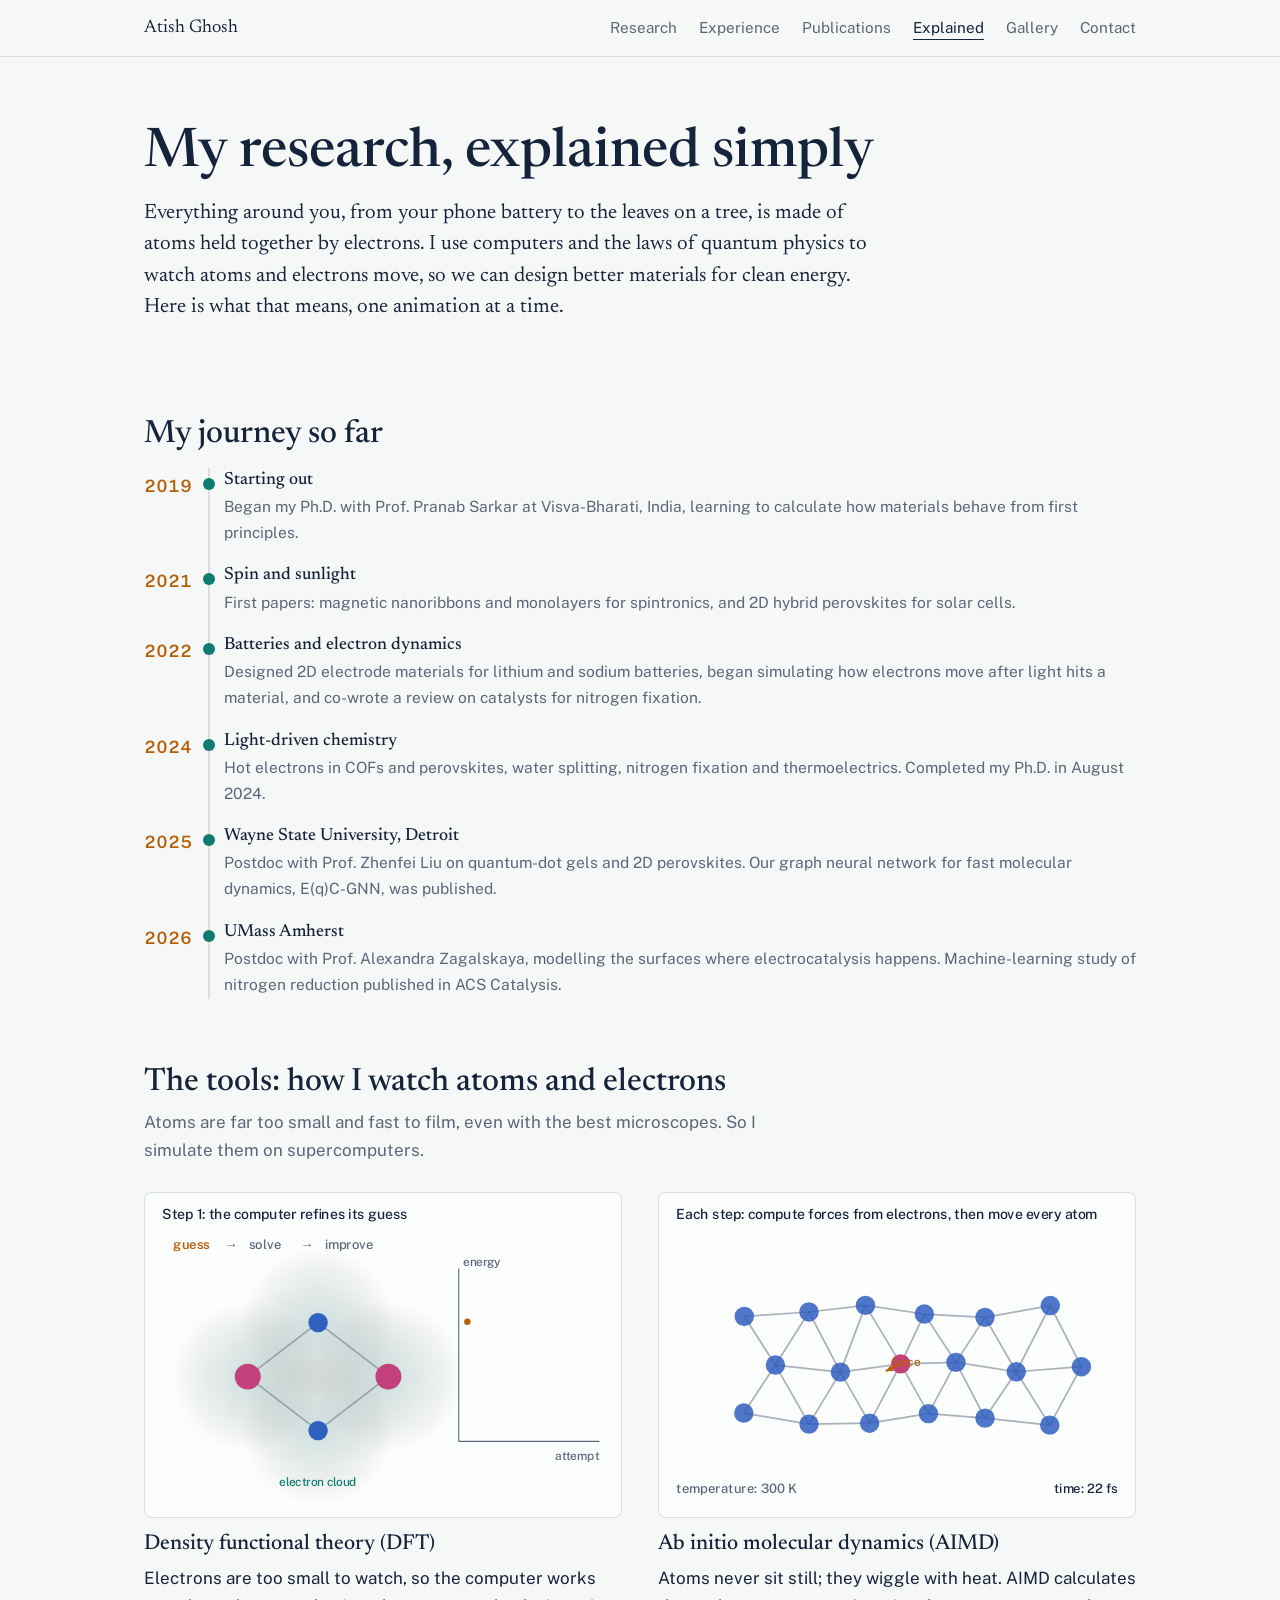
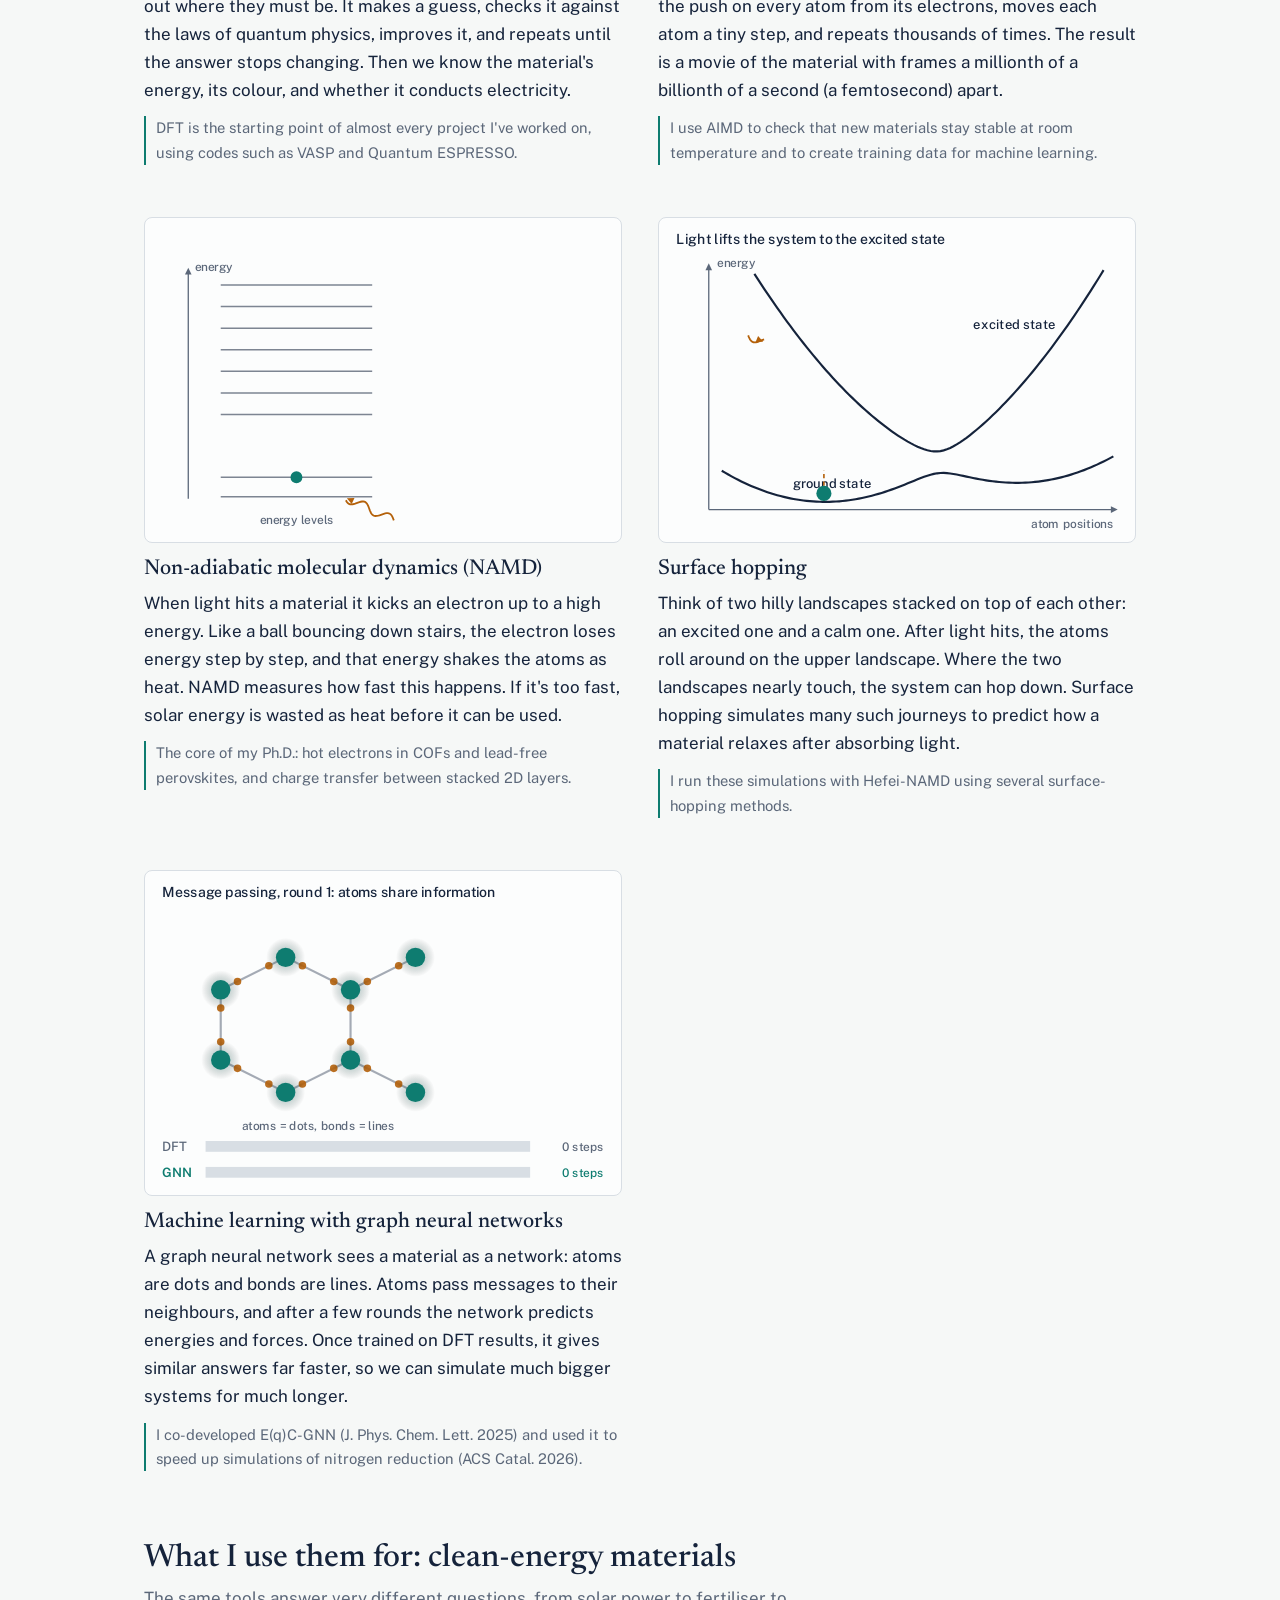
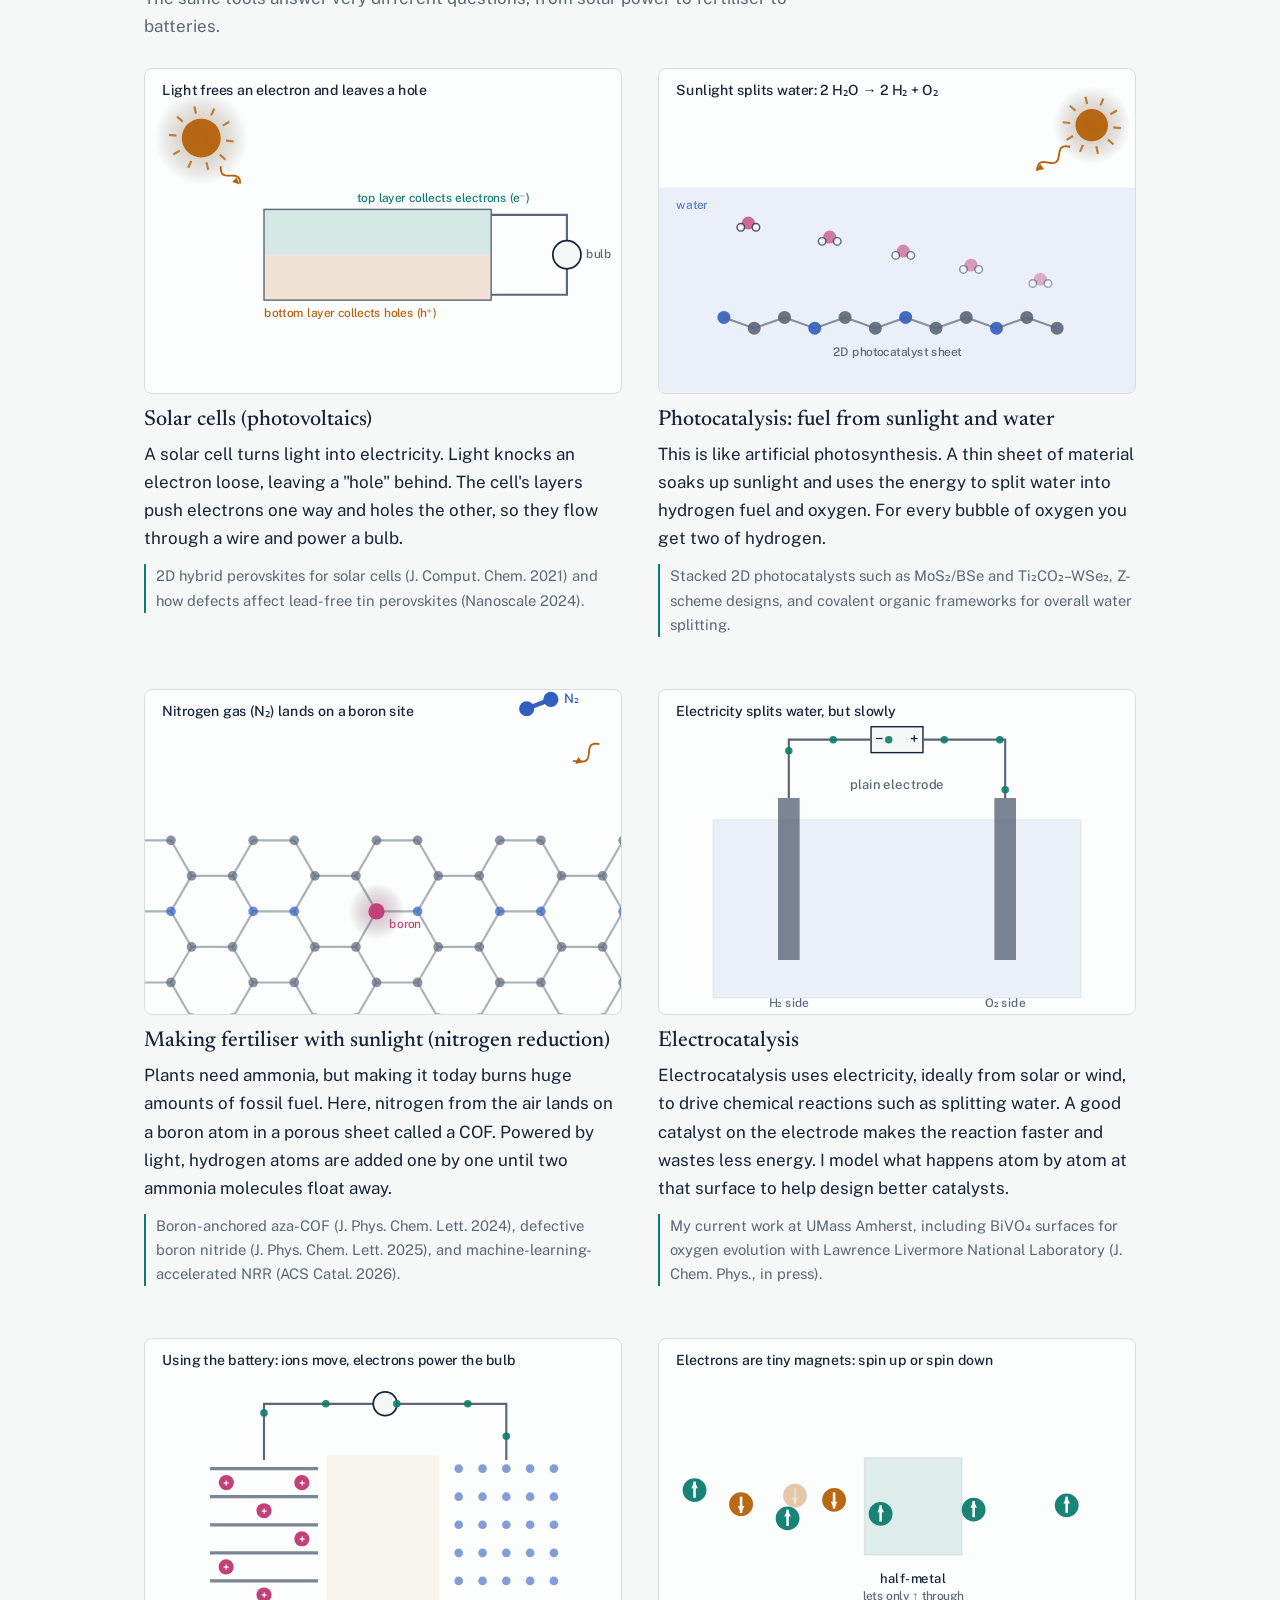
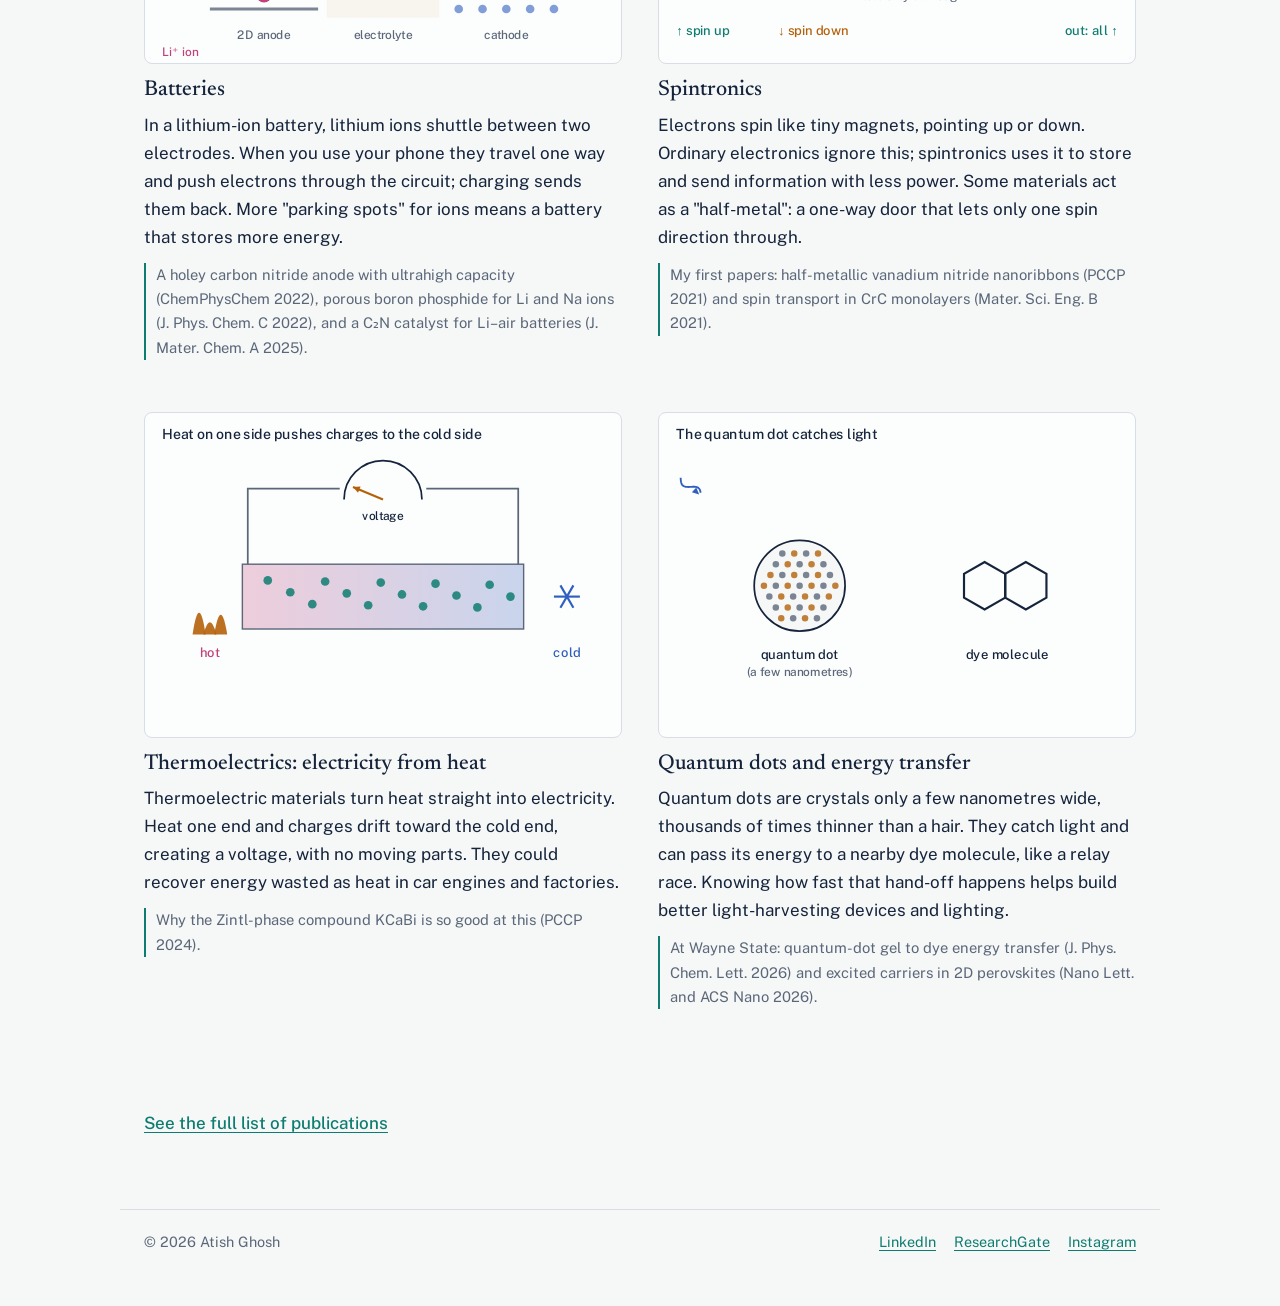
==== explained.html @ 7652e3b1 "Add files via upload" ====
<!DOCTYPE html>
<html lang="en">
<head>
  <meta charset="UTF-8">
  <meta name="viewport" content="width=device-width, initial-scale=1">
  <title>Research explained | Atish Ghosh</title>
  <meta name="description" content="Atish Ghosh's research on clean-energy materials, explained simply with animations.">
  <link rel="icon" href="assets/profile.png">
  <link rel="preconnect" href="https://fonts.googleapis.com">
  <link rel="preconnect" href="https://fonts.gstatic.com" crossorigin>
  <link href="https://fonts.googleapis.com/css2?family=Newsreader:opsz,wght@6..72,400;6..72,500;6..72,600&family=Public+Sans:wght@400;500;600&display=swap" rel="stylesheet">
  <link rel="stylesheet" href="style.css">
</head>
<body class="ex-page">

<header class="topbar">
  <nav class="wrap nav">
    <a class="nav-name" href="index.html">Atish Ghosh</a>
    <div class="nav-links">
      <a href="index.html#research">Research</a>
      <a href="index.html#experience">Experience</a>
      <a href="index.html#publications">Publications</a>
      <a href="explained.html" aria-current="page">Explained</a>
      <a href="gallery.html">Gallery</a>
      <a href="index.html#contact">Contact</a>
    </div>
  </nav>
</header>

<main class="wrap">

  <section class="ex-hero">
    <h1 class="page-title">My research, explained simply</h1>
    <p class="lede">Everything around you, from your phone battery to the leaves on a tree, is made of atoms held together by electrons. I use computers and the laws of quantum physics to watch atoms and electrons move, so we can design better materials for clean energy. Here is what that means, one animation at a time.</p>
  </section>

  <!-- ============ CAREER JOURNEY ============ -->
  <!-- EDIT: copy one <li> ... </li> block to add a new chapter -->
  <section class="ex-group">
    <h2>My journey so far</h2>
    <ol class="journey">
      <li><span class="yr">2019</span><div><h3>Starting out</h3><p>Began my Ph.D. with Prof. Pranab Sarkar at Visva-Bharati, India, learning to calculate how materials behave from first principles.</p></div></li>
      <li><span class="yr">2021</span><div><h3>Spin and sunlight</h3><p>First papers: magnetic nanoribbons and monolayers for spintronics, and 2D hybrid perovskites for solar cells.</p></div></li>
      <li><span class="yr">2022</span><div><h3>Batteries and electron dynamics</h3><p>Designed 2D electrode materials for lithium and sodium batteries, began simulating how electrons move after light hits a material, and co-wrote a review on catalysts for nitrogen fixation.</p></div></li>
      <li><span class="yr">2024</span><div><h3>Light-driven chemistry</h3><p>Hot electrons in COFs and perovskites, water splitting, nitrogen fixation and thermoelectrics. Completed my Ph.D. in August 2024.</p></div></li>
      <li><span class="yr">2025</span><div><h3>Wayne State University, Detroit</h3><p>Postdoc with Prof. Zhenfei Liu on quantum-dot gels and 2D perovskites. Our graph neural network for fast molecular dynamics, E(q)C-GNN, was published.</p></div></li>
      <li><span class="yr">2026</span><div><h3>UMass Amherst</h3><p>Postdoc with Prof. Alexandra Zagalskaya, modelling the surfaces where electrocatalysis happens. Machine-learning study of nitrogen reduction published in ACS Catalysis.</p></div></li>
    </ol>
  </section>

  <!-- ============ TOOLS ============ -->
  <!--
    EDIT: each animation is one <article class="ex-card"> block.
    The data-anim="..." value picks the animation:
    dft, aimd, namd, hop, gnn, pv, water, nrr, electro, spin, battery, thermo, qd
  -->
  <section class="ex-group">
    <h2>The tools: how I watch atoms and electrons</h2>
    <p class="intro">Atoms are far too small and fast to film, even with the best microscopes. So I simulate them on supercomputers.</p>
    <div class="ex-grid">
      <article class="ex-card">
        <canvas class="anim" data-anim="dft" role="img" aria-label="Animation of density functional theory converging"></canvas>
        <h3>Density functional theory (DFT)</h3>
        <p>Electrons are too small to watch, so the computer works out where they must be. It makes a guess, checks it against the laws of quantum physics, improves it, and repeats until the answer stops changing. Then we know the material's energy, its colour, and whether it conducts electricity.</p>
        <p class="mine">DFT is the starting point of almost every project I've worked on, using codes such as VASP and Quantum ESPRESSO.</p>
      </article>
      <article class="ex-card">
        <canvas class="anim" data-anim="aimd" role="img" aria-label="Animation of atoms vibrating in molecular dynamics"></canvas>
        <h3>Ab initio molecular dynamics (AIMD)</h3>
        <p>Atoms never sit still; they wiggle with heat. AIMD calculates the push on every atom from its electrons, moves each atom a tiny step, and repeats thousands of times. The result is a movie of the material with frames a millionth of a billionth of a second (a femtosecond) apart.</p>
        <p class="mine">I use AIMD to check that new materials stay stable at room temperature and to create training data for machine learning.</p>
      </article>
      <article class="ex-card">
        <canvas class="anim" data-anim="namd" role="img" aria-label="Animation of an excited electron stepping down energy levels"></canvas>
        <h3>Non-adiabatic molecular dynamics (NAMD)</h3>
        <p>When light hits a material it kicks an electron up to a high energy. Like a ball bouncing down stairs, the electron loses energy step by step, and that energy shakes the atoms as heat. NAMD measures how fast this happens. If it's too fast, solar energy is wasted as heat before it can be used.</p>
        <p class="mine">The core of my Ph.D.: hot electrons in COFs and lead-free perovskites, and charge transfer between stacked 2D layers.</p>
      </article>
      <article class="ex-card">
        <canvas class="anim" data-anim="hop" role="img" aria-label="Animation of surface hopping between two energy surfaces"></canvas>
        <h3>Surface hopping</h3>
        <p>Think of two hilly landscapes stacked on top of each other: an excited one and a calm one. After light hits, the atoms roll around on the upper landscape. Where the two landscapes nearly touch, the system can hop down. Surface hopping simulates many such journeys to predict how a material relaxes after absorbing light.</p>
        <p class="mine">I run these simulations with Hefei-NAMD using several surface-hopping methods.</p>
      </article>
      <article class="ex-card">
        <canvas class="anim" data-anim="gnn" role="img" aria-label="Animation of a graph neural network passing messages between atoms"></canvas>
        <h3>Machine learning with graph neural networks</h3>
        <p>A graph neural network sees a material as a network: atoms are dots and bonds are lines. Atoms pass messages to their neighbours, and after a few rounds the network predicts energies and forces. Once trained on DFT results, it gives similar answers far faster, so we can simulate much bigger systems for much longer.</p>
        <p class="mine">I co-developed E(q)C-GNN (J. Phys. Chem. Lett. 2025) and used it to speed up simulations of nitrogen reduction (ACS Catal. 2026).</p>
      </article>
    </div>
  </section>

  <!-- ============ APPLICATIONS ============ -->
  <section class="ex-group">
    <h2>What I use them for: clean-energy materials</h2>
    <p class="intro">The same tools answer very different questions, from solar power to fertiliser to batteries.</p>
    <div class="ex-grid">
      <article class="ex-card">
        <canvas class="anim" data-anim="pv" role="img" aria-label="Animation of a solar cell powering a bulb"></canvas>
        <h3>Solar cells (photovoltaics)</h3>
        <p>A solar cell turns light into electricity. Light knocks an electron loose, leaving a "hole" behind. The cell's layers push electrons one way and holes the other, so they flow through a wire and power a bulb.</p>
        <p class="mine">2D hybrid perovskites for solar cells (J. Comput. Chem. 2021) and how defects affect lead-free tin perovskites (Nanoscale 2024).</p>
      </article>
      <article class="ex-card">
        <canvas class="anim" data-anim="water" role="img" aria-label="Animation of sunlight splitting water into hydrogen and oxygen"></canvas>
        <h3>Photocatalysis: fuel from sunlight and water</h3>
        <p>This is like artificial photosynthesis. A thin sheet of material soaks up sunlight and uses the energy to split water into hydrogen fuel and oxygen. For every bubble of oxygen you get two of hydrogen.</p>
        <p class="mine">Stacked 2D photocatalysts such as MoS₂/BSe and Ti₂CO₂–WSe₂, Z-scheme designs, and covalent organic frameworks for overall water splitting.</p>
      </article>
      <article class="ex-card">
        <canvas class="anim" data-anim="nrr" role="img" aria-label="Animation of nitrogen turning into ammonia on a COF"></canvas>
        <h3>Making fertiliser with sunlight (nitrogen reduction)</h3>
        <p>Plants need ammonia, but making it today burns huge amounts of fossil fuel. Here, nitrogen from the air lands on a boron atom in a porous sheet called a COF. Powered by light, hydrogen atoms are added one by one until two ammonia molecules float away.</p>
        <p class="mine">Boron-anchored aza-COF (J. Phys. Chem. Lett. 2024), defective boron nitride (J. Phys. Chem. Lett. 2025), and machine-learning-accelerated NRR (ACS Catal. 2026).</p>
      </article>
      <article class="ex-card">
        <canvas class="anim" data-anim="electro" role="img" aria-label="Animation of water electrolysis with and without a catalyst"></canvas>
        <h3>Electrocatalysis</h3>
        <p>Electrocatalysis uses electricity, ideally from solar or wind, to drive chemical reactions such as splitting water. A good catalyst on the electrode makes the reaction faster and wastes less energy. I model what happens atom by atom at that surface to help design better catalysts.</p>
        <p class="mine">My current work at UMass Amherst, including BiVO₄ surfaces for oxygen evolution with Lawrence Livermore National Laboratory (J. Chem. Phys., in press).</p>
      </article>
      <article class="ex-card">
        <canvas class="anim" data-anim="battery" role="img" aria-label="Animation of lithium ions moving in a battery"></canvas>
        <h3>Batteries</h3>
        <p>In a lithium-ion battery, lithium ions shuttle between two electrodes. When you use your phone they travel one way and push electrons through the circuit; charging sends them back. More "parking spots" for ions means a battery that stores more energy.</p>
        <p class="mine">A holey carbon nitride anode with ultrahigh capacity (ChemPhysChem 2022), porous boron phosphide for Li and Na ions (J. Phys. Chem. C 2022), and a C₂N catalyst for Li–air batteries (J. Mater. Chem. A 2025).</p>
      </article>
      <article class="ex-card">
        <canvas class="anim" data-anim="spin" role="img" aria-label="Animation of spin-up electrons passing a half-metal"></canvas>
        <h3>Spintronics</h3>
        <p>Electrons spin like tiny magnets, pointing up or down. Ordinary electronics ignore this; spintronics uses it to store and send information with less power. Some materials act as a "half-metal": a one-way door that lets only one spin direction through.</p>
        <p class="mine">My first papers: half-metallic vanadium nitride nanoribbons (PCCP 2021) and spin transport in CrC monolayers (Mater. Sci. Eng. B 2021).</p>
      </article>
      <article class="ex-card">
        <canvas class="anim" data-anim="thermo" role="img" aria-label="Animation of a thermoelectric material making voltage from heat"></canvas>
        <h3>Thermoelectrics: electricity from heat</h3>
        <p>Thermoelectric materials turn heat straight into electricity. Heat one end and charges drift toward the cold end, creating a voltage, with no moving parts. They could recover energy wasted as heat in car engines and factories.</p>
        <p class="mine">Why the Zintl-phase compound KCaBi is so good at this (PCCP 2024).</p>
      </article>
      <article class="ex-card">
        <canvas class="anim" data-anim="qd" role="img" aria-label="Animation of a quantum dot handing energy to a dye"></canvas>
        <h3>Quantum dots and energy transfer</h3>
        <p>Quantum dots are crystals only a few nanometres wide, thousands of times thinner than a hair. They catch light and can pass its energy to a nearby dye molecule, like a relay race. Knowing how fast that hand-off happens helps build better light-harvesting devices and lighting.</p>
        <p class="mine">At Wayne State: quantum-dot gel to dye energy transfer (J. Phys. Chem. Lett. 2026) and excited carriers in 2D perovskites (Nano Lett. and ACS Nano 2026).</p>
      </article>
    </div>
  </section>

  <section class="ex-group">
    <p class="more"><a href="index.html#publications">See the full list of publications</a></p>
  </section>
</main>

<footer class="wrap footer">
  <p>© 2026 Atish Ghosh</p>
  <p class="footer-links">
    <a href="https://www.linkedin.com/in/atish-ghosh-63a387167/">LinkedIn</a>
    <a href="https://www.researchgate.net/profile/Atish-Ghosh-2">ResearchGate</a>
    <a href="https://www.instagram.com/atishg95/">Instagram</a>
  </p>
</footer>

<script src="anim.js"></script>
</body>
</html>
---- style.css ----
/* =========================================================
   EDIT HERE FIRST: colors and fonts for the whole site.
   Change a value once and it updates everywhere.
   ========================================================= */
:root {
  --paper: #f6f8f7;      /* page background */
  --ink: #15233b;        /* main text */
  --muted: #5b6779;      /* secondary text */
  --teal: #0e7c70;       /* links and accents */
  --amber: #b4610a;      /* year labels and highlights */
  --rule: #d8dee4;       /* thin lines */
  --serif: "Newsreader", Georgia, "Times New Roman", serif;
  --sans: "Public Sans", "Helvetica Neue", Arial, sans-serif;
  --width: 860px;        /* max width of the content column */
  --panel: rgba(255,255,255,.72); /* background of the animation box */
  --blue: #2f5fbf;       /* nitrogen atoms in the animation */
  --rose: #c2417a;       /* boron atom in the animation */
}
@media (prefers-color-scheme: dark) {
  :root {
    --paper: #0d1525;
    --ink: #e5eaf1;
    --muted: #9aa6b8;
    --teal: #3fd3c0;
    --amber: #f2a33a;
    --rule: #24314a;
    --panel: rgba(16,26,46,.78);
    --blue: #7ea4ff;
    --rose: #f07aaa;
  }
}

/* ---------- base ---------- */
*, *::before, *::after { box-sizing: border-box; }
html { scroll-behavior: smooth; scroll-padding-top: 72px; }
body {
  margin: 0;
  background: var(--paper);
  color: var(--ink);
  font: 400 17px/1.65 var(--sans);
  -webkit-font-smoothing: antialiased;
}
img { max-width: 100%; }
a { color: var(--teal); text-decoration-thickness: 1px; text-underline-offset: 3px; }
a:hover { text-decoration-thickness: 2px; }
a:focus-visible { outline: 2px solid var(--teal); outline-offset: 3px; border-radius: 2px; }
.wrap { max-width: var(--width); margin: 0 auto; padding: 0 24px; }

h1, h2, h3 { font-family: var(--serif); font-weight: 500; line-height: 1.2; margin: 0; }
h2 { font-size: 2rem; margin-bottom: 1.25rem; }
h2.sub { font-size: 1.5rem; margin-top: 3rem; }
h3 { font-size: 1.2rem; }
p { margin: 0 0 .75rem; }

/* ---------- top navigation ---------- */
.topbar {
  position: sticky; top: 0; z-index: 10;
  background: color-mix(in srgb, var(--paper) 88%, transparent);
  backdrop-filter: blur(8px);
  border-bottom: 1px solid var(--rule);
}
.nav { display: flex; align-items: center; justify-content: space-between; height: 56px; }
.nav-name { font-family: var(--serif); font-size: 1.15rem; color: var(--ink); text-decoration: none; }
.nav-links { display: flex; gap: 22px; }
.nav-links a { color: var(--muted); text-decoration: none; font-size: .95rem; }
.nav-links a:hover { color: var(--ink); }

/* ---------- hero ---------- */
.hero { position: relative; overflow: hidden; border-bottom: 1px solid var(--rule); }
#lattice {
  position: absolute; inset: 0; width: 100%; height: 100%; opacity: .7;
  -webkit-mask-image: linear-gradient(90deg, transparent 15%, #000 70%);
          mask-image: linear-gradient(90deg, transparent 15%, #000 70%);
}
.hero .wrap, .topbar .wrap { max-width: 1140px; }
.hero-inner {
  position: relative;
  display: grid; grid-template-columns: 1fr 440px; gap: 56px; align-items: center;
  padding-top: 64px; padding-bottom: 64px;
}
.portrait {
  display: block; width: 132px; height: 132px; border-radius: 50%; object-fit: cover;
  border: 3px solid var(--paper); box-shadow: 0 0 0 1px var(--rule); margin-bottom: 22px;
}
.hero h1 { font-size: clamp(2.6rem, 6vw, 4rem); font-weight: 500; letter-spacing: -.01em; }
.role { color: var(--muted); margin: .5rem 0 1.25rem; }
.lede { font-family: var(--serif); font-size: 1.3rem; line-height: 1.5; max-width: 30em; }
.links { list-style: none; padding: 0; margin: 1.5rem 0 0; display: flex; flex-wrap: wrap; gap: 8px 20px; }
.links a { font-weight: 500; }

/* animated research scenes on the right of the header */
.stage {
  margin: 0; background: var(--panel); border: 1px solid var(--rule); border-radius: 10px;
  padding: 14px 16px 16px;
}
.stage-tabs { display: flex; flex-wrap: wrap; gap: 6px; margin-bottom: 8px; }
.stage-tabs button {
  font: 500 .82rem/1 var(--sans); color: var(--muted); background: transparent;
  border: 1px solid var(--rule); border-radius: 999px; padding: 7px 11px; cursor: pointer; white-space: nowrap;
}
.stage-tabs button[aria-pressed="true"] { color: var(--paper); background: var(--ink); border-color: var(--ink); }
.stage-tabs button:focus-visible { outline: 2px solid var(--teal); outline-offset: 2px; }
#scene { display: block; width: 100%; aspect-ratio: 440 / 320; }
.stage figcaption { min-height: 4.6em; margin-top: 6px; }
#scene-title { display: block; font-family: var(--serif); font-size: 1.12rem; font-weight: 500; }
#scene-text { display: block; color: var(--muted); font-size: .9rem; line-height: 1.5; margin-top: 2px; }

/* ---------- sections ---------- */
.section { padding-top: 72px; padding-bottom: 8px; }
.intro { color: var(--muted); max-width: 40em; margin-bottom: 1.75rem; }

.themes { display: grid; grid-template-columns: 1fr 1fr; gap: 28px 40px; }
.theme { border-top: 2px solid var(--teal); padding-top: 14px; }
.theme h3 { margin-bottom: .4rem; }
.theme p { color: var(--muted); font-size: .97rem; }

/* experience timeline: date on the left, details on the right */
.timeline { list-style: none; padding: 0; margin: 0; }
.timeline li {
  display: grid; grid-template-columns: 130px 1fr; gap: 24px;
  padding: 18px 0; border-top: 1px solid var(--rule);
}
.when { color: var(--amber); font-variant-numeric: tabular-nums; font-size: .95rem; padding-top: 2px; }
.where { color: var(--muted); font-size: .95rem; margin: .2rem 0 .4rem; }

.skills { display: grid; grid-template-columns: 160px 1fr; gap: 10px 24px; margin: 0; }
.skills dt { font-weight: 600; }
.skills dd { margin: 0; color: var(--muted); }

/* publications */
.year {
  font-size: 1.1rem; color: var(--amber);
  margin: 2rem 0 .25rem; padding-bottom: .4rem; border-bottom: 1px solid var(--rule);
}
.pubs { list-style: none; padding: 0; margin: 0; }
.pubs li { padding: 12px 0; border-bottom: 1px solid var(--rule); }
.pubs li:last-child { border-bottom: 0; }
.pubs .t { display: block; font-family: var(--serif); font-size: 1.1rem; line-height: 1.4; }
.pubs .a { display: block; color: var(--muted); font-size: .92rem; margin-top: 2px; }
.pubs .a b { color: var(--ink); font-weight: 600; }
.pubs .j { font-style: italic; font-size: .92rem; }
.pubs a { font-size: .92rem; margin-left: 6px; }

.contact-line { font-family: var(--serif); font-size: 1.6rem; }

/* footer */
.footer {
  display: flex; justify-content: space-between; flex-wrap: wrap; gap: 8px;
  margin-top: 72px; padding-top: 20px; padding-bottom: 40px;
  border-top: 1px solid var(--rule); color: var(--muted); font-size: .9rem;
}
.footer-links { display: flex; gap: 18px; }

/* ---------- phones ---------- */
@media (max-width: 680px) {
  .nav-links { display: none; }
  .portrait { width: 112px; height: 112px; }
  .stage { padding: 12px; }
  .stage-tabs button { padding: 7px 9px; font-size: .78rem; }
  #lattice { opacity: .35; -webkit-mask-image: none; mask-image: none; }
  .themes { grid-template-columns: 1fr; }
  .timeline li, .skills { grid-template-columns: 1fr; gap: 4px; }
  .skills dd { margin-bottom: 10px; }
}

/* narrower screens: the animation moves below the text */
@media (max-width: 1000px) {
  .hero-inner { grid-template-columns: 1fr; gap: 36px; padding-top: 48px; padding-bottom: 56px; }
  .stage { max-width: 520px; }
}

/* =========================================================
   GALLERY PAGE
   Photos appear left to right, row by row, in the same order as in gallery.html.
   Thumbnails are cropped to the same shape; click shows the full photo.
   To change the thumbnail shape, edit aspect-ratio (4 / 3, 1 / 1, 3 / 2 ...).
   ========================================================= */
.page-title { font-size: clamp(2.4rem, 5vw, 3.4rem); margin-bottom: .75rem; }
.gallery-page { padding-top: 56px; }
.nav-links a[aria-current="page"] { color: var(--ink); text-decoration: underline; text-underline-offset: 6px; }

.gallery { display: grid; grid-template-columns: repeat(3, 1fr); gap: 28px 20px; }
.gallery figure {
  margin: 0; cursor: zoom-in;
}
.gallery img {
  display: block; width: 100%; aspect-ratio: 4 / 3; object-fit: cover;
  border-radius: 4px; background: var(--rule);
}
.gallery figure:hover img { filter: brightness(1.04); }
.gallery figure:focus-visible { outline: 2px solid var(--teal); outline-offset: 4px; border-radius: 4px; }
.gallery figcaption { font-size: .9rem; color: var(--muted); margin-top: 8px; line-height: 1.45; }

@media (max-width: 900px) { .gallery { grid-template-columns: repeat(2, 1fr); } }
@media (max-width: 520px) { .gallery { grid-template-columns: 1fr; } }

/* full-size viewer */
#viewer {
  border: 0; padding: 0; background: transparent;
  max-width: 100vw; max-height: 100vh; width: 100vw; height: 100vh;
}
#viewer::backdrop { background: rgba(8, 12, 22, .92); }
#viewer[open] { display: flex; align-items: center; justify-content: center; }
#viewer figure { margin: 0; max-width: 88vw; text-align: center; }
#v-img { max-width: 88vw; max-height: 82vh; object-fit: contain; border-radius: 4px; }
#v-cap { color: #d6dde6; margin-top: 12px; font-size: .95rem; }
#viewer button {
  position: absolute; background: rgba(255,255,255,.08); color: #fff; border: 0;
  width: 48px; height: 48px; border-radius: 50%; font-size: 30px; line-height: 1; cursor: pointer;
}
#viewer button:hover { background: rgba(255,255,255,.18); }
#viewer button:focus-visible { outline: 2px solid #3fd3c0; outline-offset: 2px; }
.v-close { top: 20px; right: 20px; }
.v-prev { left: 20px; top: 50%; transform: translateY(-50%); }
.v-next { right: 20px; top: 50%; transform: translateY(-50%); }
@media (max-width: 680px) { .v-prev, .v-next { top: auto; bottom: 24px; transform: none; } }

/* =========================================================
   RESEARCH ANIMATIONS (anim.js)
   ========================================================= */
canvas.anim {
  display: block; width: 100%; aspect-ratio: 440 / 300;
  background: var(--panel); border: 1px solid var(--rule); border-radius: 8px;
}
.theme canvas.anim { margin-bottom: 14px; }
.theme { border-top: 0; padding-top: 0; }
.more { margin-top: 2rem; font-weight: 500; }

/* "Research explained" page */
.ex-page .wrap { max-width: 1040px; }
.ex-hero { padding: 64px 0 24px; }
.ex-hero .lede { max-width: 36em; }
.ex-group { padding-top: 56px; }
.ex-group > h2 { margin-bottom: .4rem; }
.ex-group > .intro { margin-bottom: 1.75rem; }
.ex-grid { display: grid; grid-template-columns: 1fr 1fr; gap: 40px 36px; }
.ex-card h3 { font-size: 1.35rem; margin: 14px 0 .4rem; }
.ex-card p { color: var(--ink); }
.ex-card .mine { color: var(--muted); font-size: .92rem; border-left: 2px solid var(--teal); padding-left: 10px; }
.journey { list-style: none; padding: 0; margin: 0; position: relative; }
.journey::before { content: ""; position: absolute; left: 64px; top: 8px; bottom: 8px; width: 2px; background: var(--rule); }
.journey li { display: grid; grid-template-columns: 52px 1fr; gap: 28px; padding: 10px 0; position: relative; }
.journey li::before { content: ""; position: absolute; left: 59px; top: 18px; width: 12px; height: 12px; border-radius: 50%; background: var(--teal); }
.journey .yr { color: var(--amber); font-variant-numeric: tabular-nums; font-weight: 600; padding-top: 2px; }
.journey h3 { font-size: 1.1rem; margin-bottom: .2rem; }
.journey p { color: var(--muted); margin: 0; font-size: .97rem; }
@media (max-width: 760px) {
  .ex-grid { grid-template-columns: 1fr; }
}
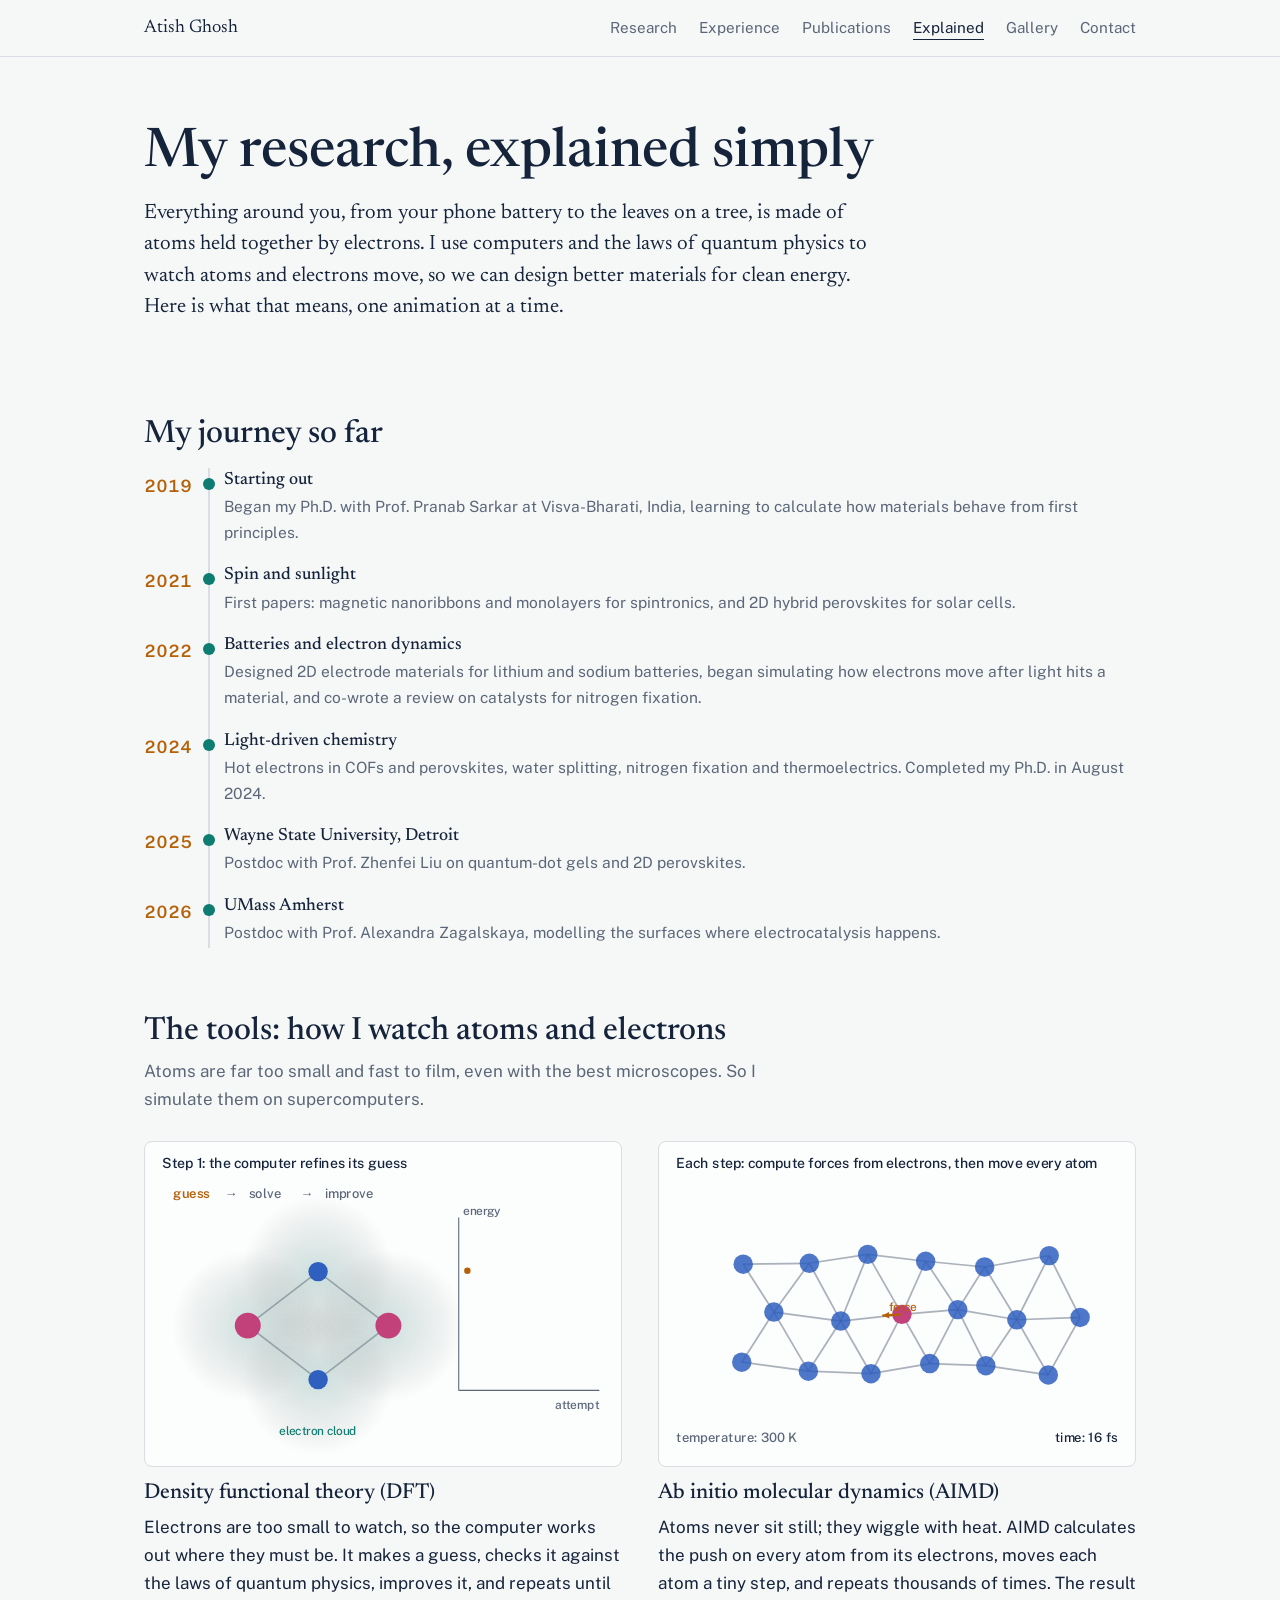
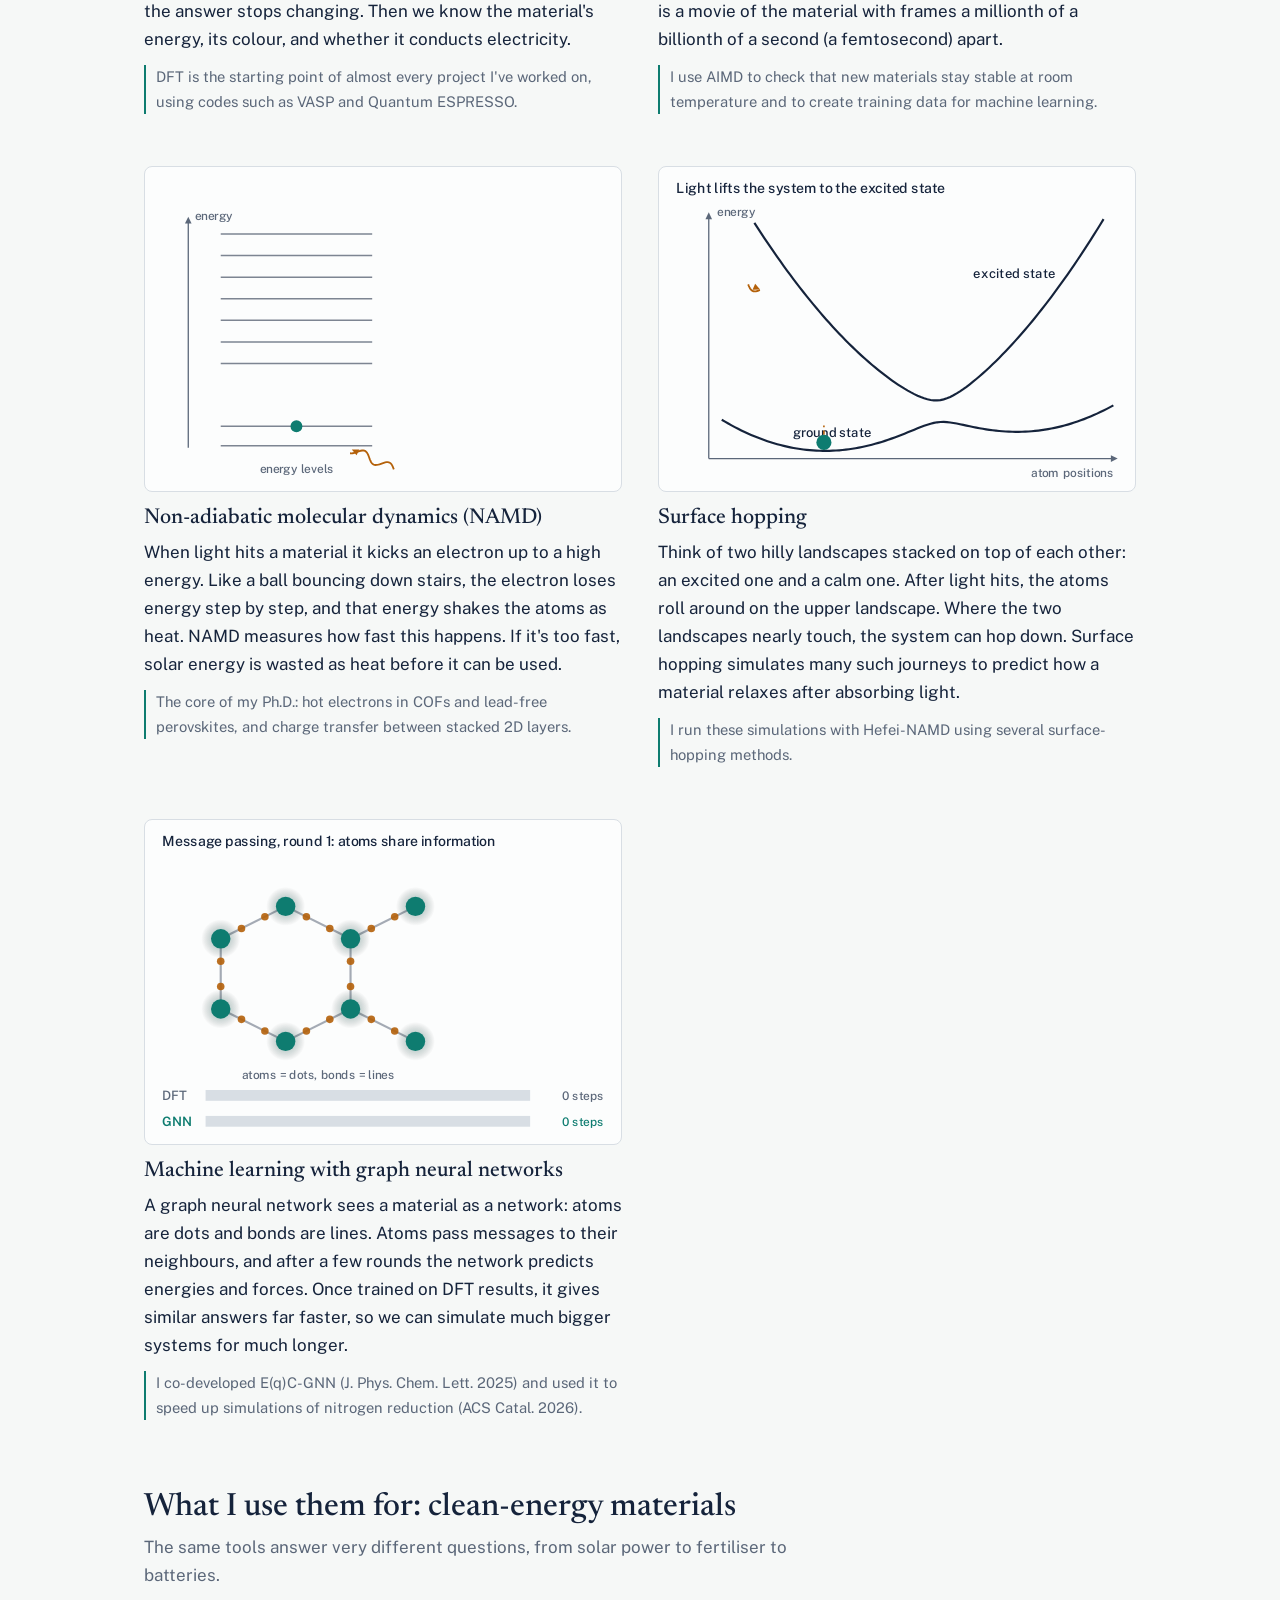
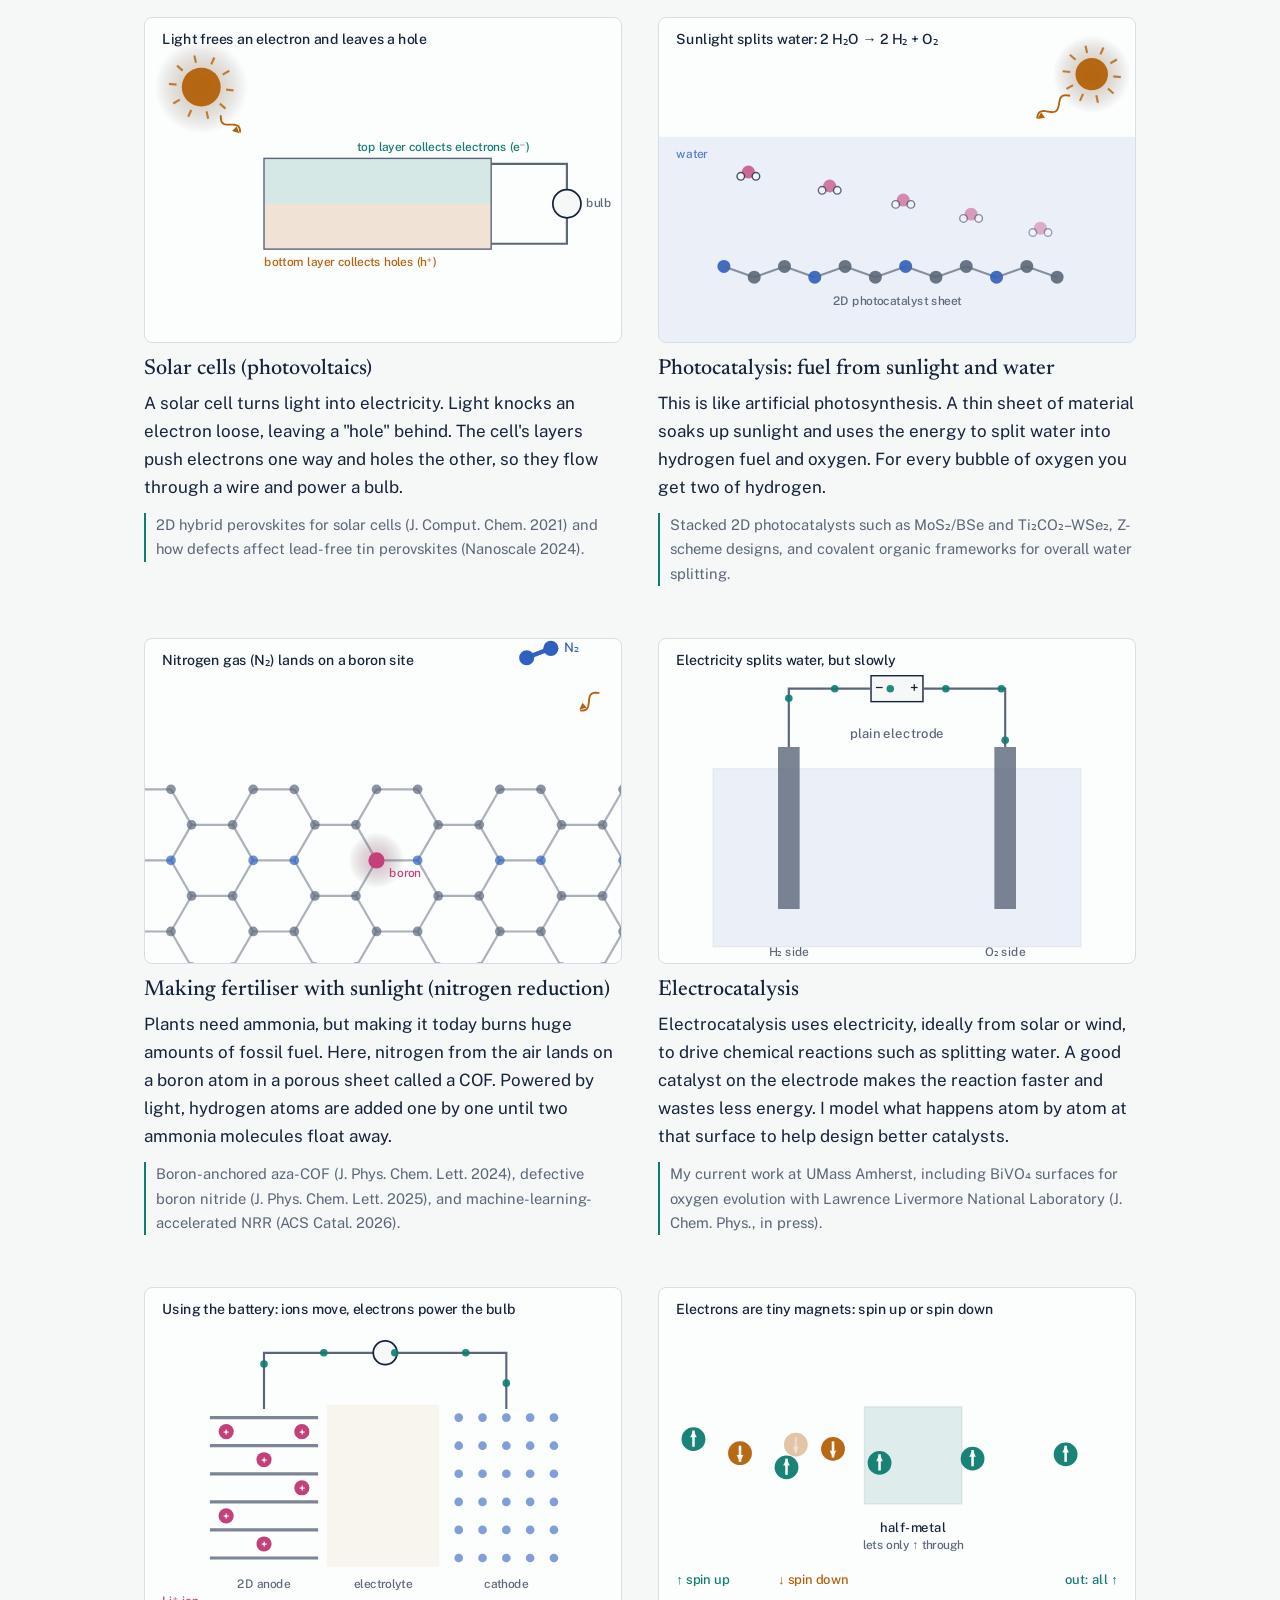
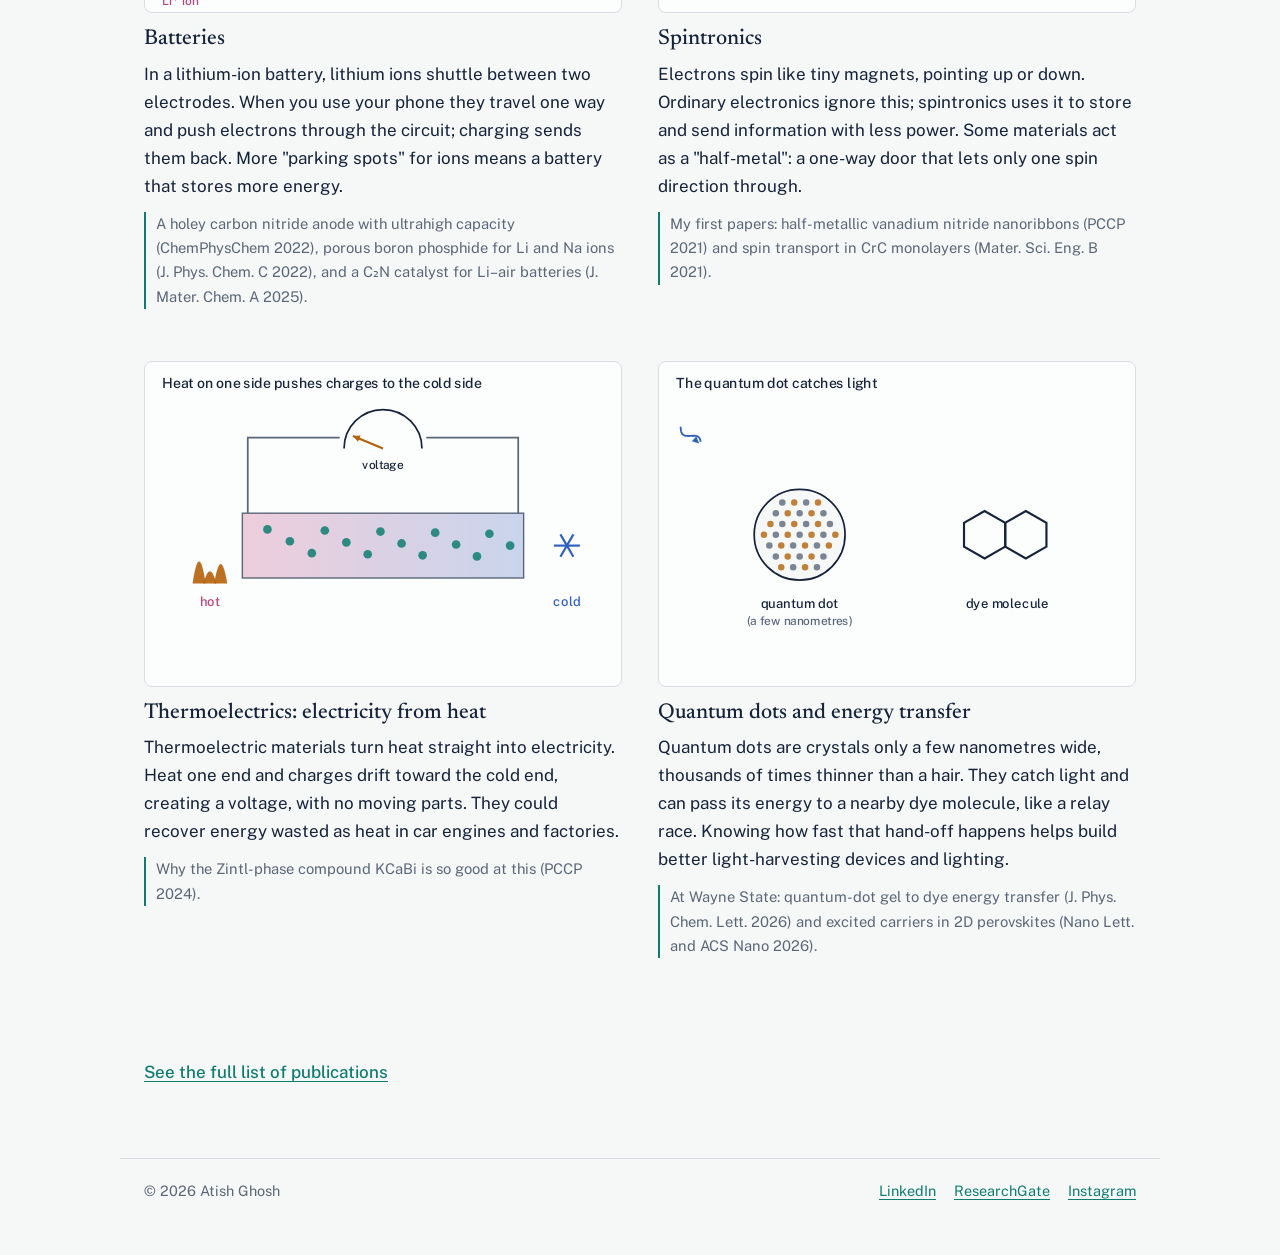
==== commit 8eb3c673: "Revise postdoc entries for 2025 and 2026 Updated postdoc descriptions for 2025 and 2026." ====
--- a/explained.html
+++ b/explained.html
@@ -43,8 +43,8 @@
       <li><span class="yr">2021</span><div><h3>Spin and sunlight</h3><p>First papers: magnetic nanoribbons and monolayers for spintronics, and 2D hybrid perovskites for solar cells.</p></div></li>
       <li><span class="yr">2022</span><div><h3>Batteries and electron dynamics</h3><p>Designed 2D electrode materials for lithium and sodium batteries, began simulating how electrons move after light hits a material, and co-wrote a review on catalysts for nitrogen fixation.</p></div></li>
       <li><span class="yr">2024</span><div><h3>Light-driven chemistry</h3><p>Hot electrons in COFs and perovskites, water splitting, nitrogen fixation and thermoelectrics. Completed my Ph.D. in August 2024.</p></div></li>
-      <li><span class="yr">2025</span><div><h3>Wayne State University, Detroit</h3><p>Postdoc with Prof. Zhenfei Liu on quantum-dot gels and 2D perovskites. Our graph neural network for fast molecular dynamics, E(q)C-GNN, was published.</p></div></li>
-      <li><span class="yr">2026</span><div><h3>UMass Amherst</h3><p>Postdoc with Prof. Alexandra Zagalskaya, modelling the surfaces where electrocatalysis happens. Machine-learning study of nitrogen reduction published in ACS Catalysis.</p></div></li>
+      <li><span class="yr">2025</span><div><h3>Wayne State University, Detroit</h3><p>Postdoc with Prof. Zhenfei Liu on quantum-dot gels and 2D perovskites.</p></div></li>
+      <li><span class="yr">2026</span><div><h3>UMass Amherst</h3><p>Postdoc with Prof. Alexandra Zagalskaya, modelling the surfaces where electrocatalysis happens.</p></div></li>
     </ol>
   </section>
 
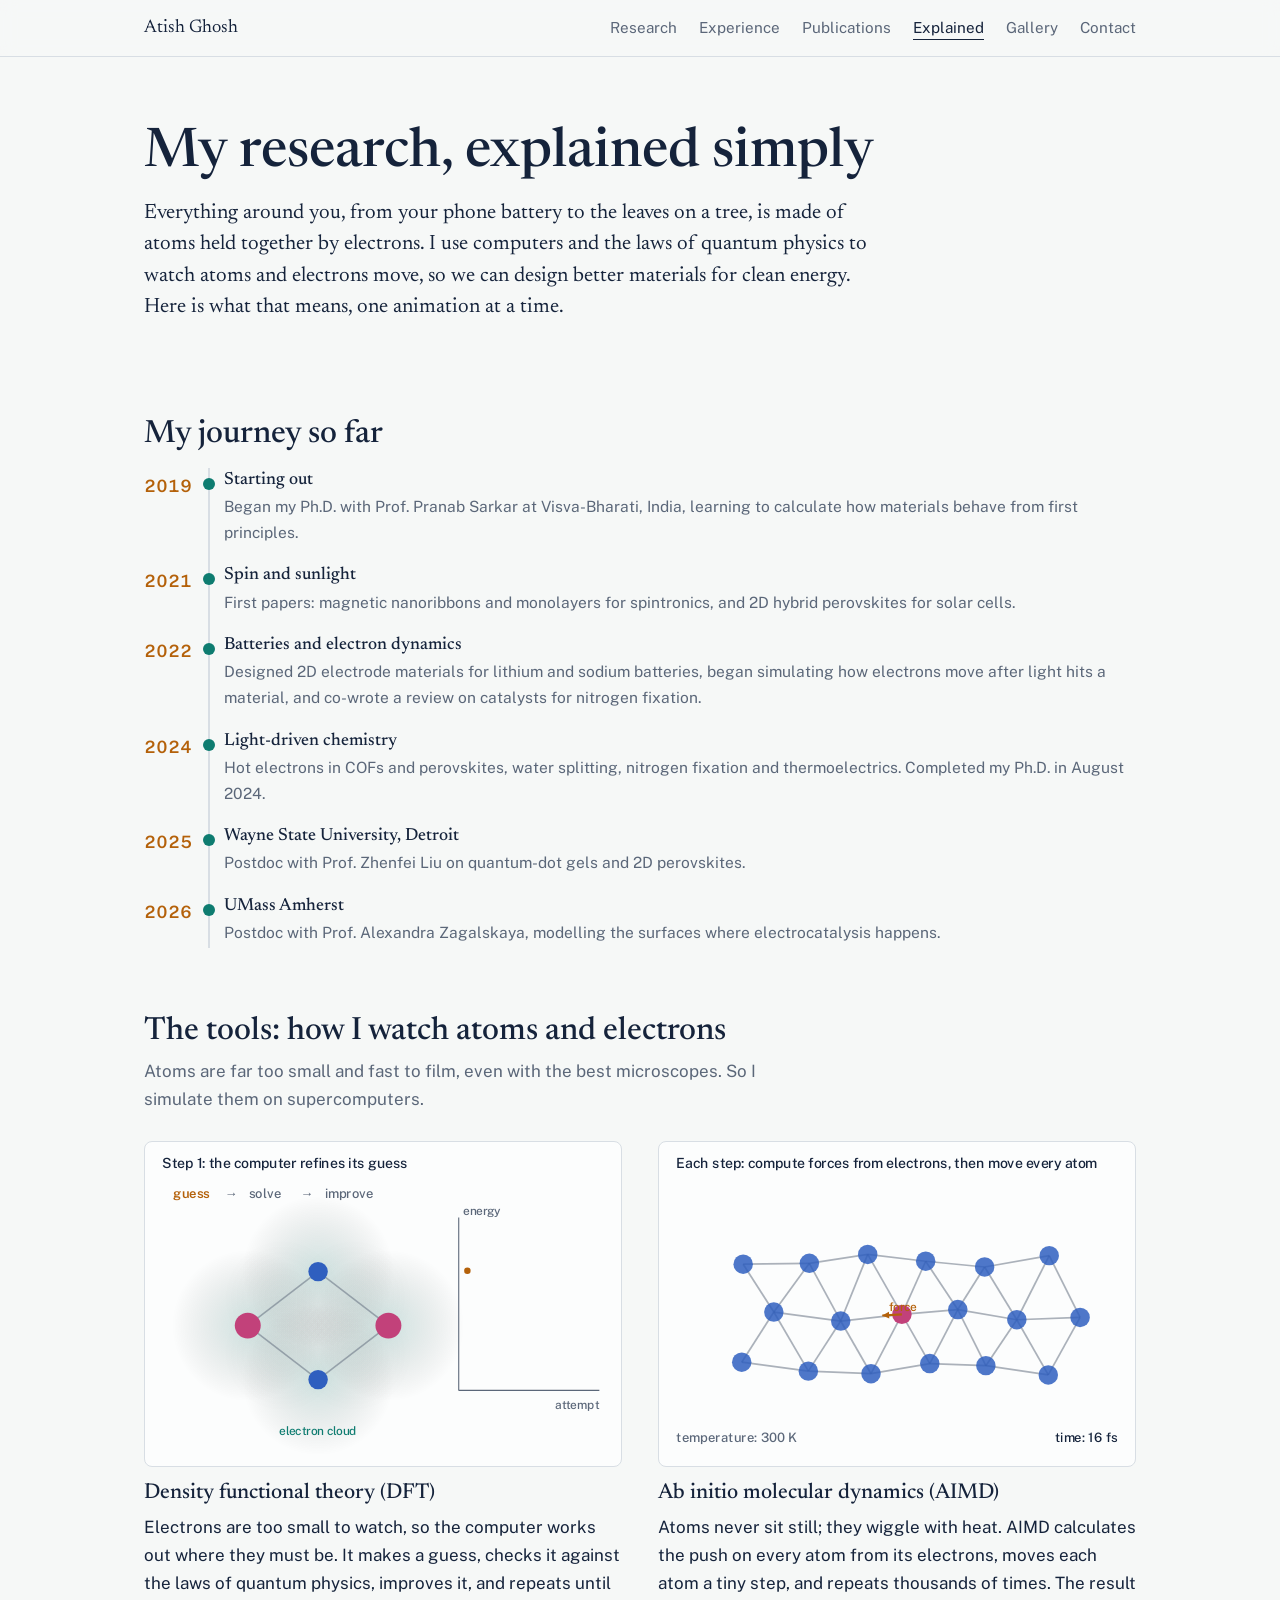
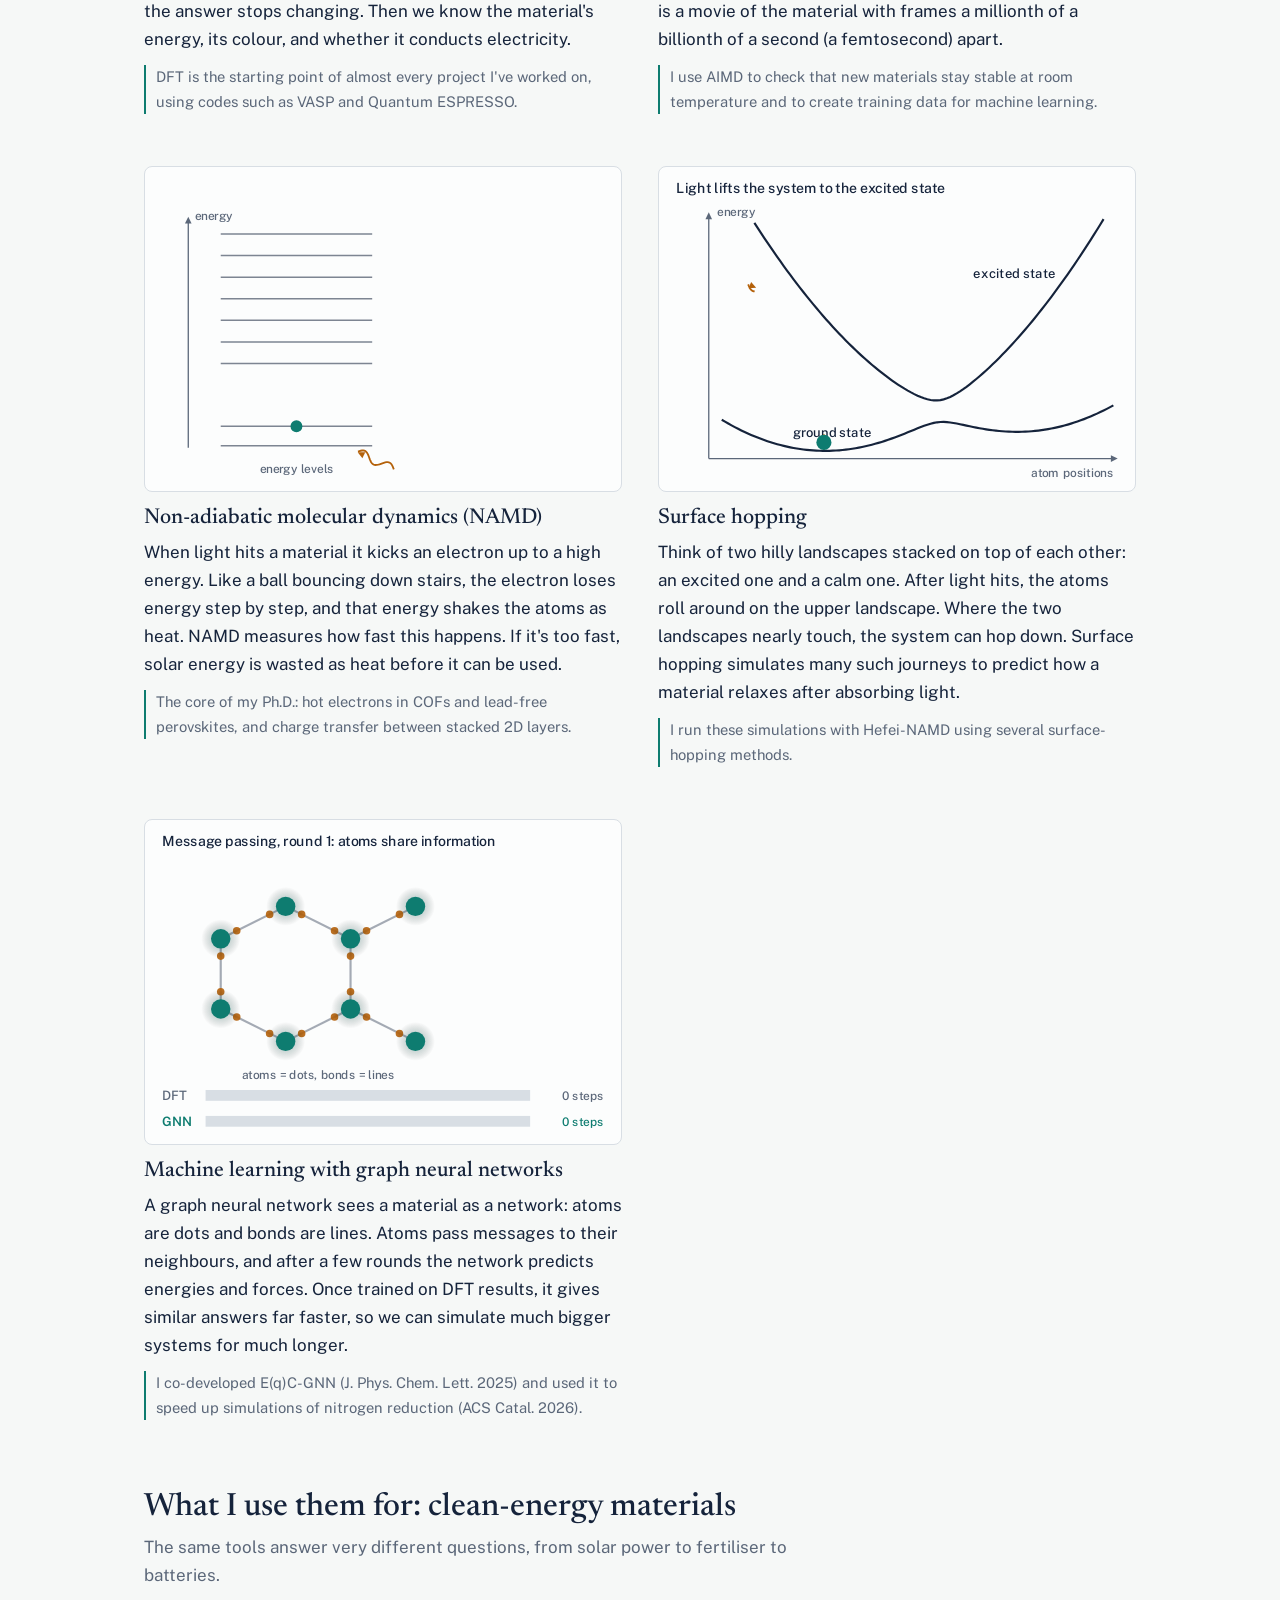
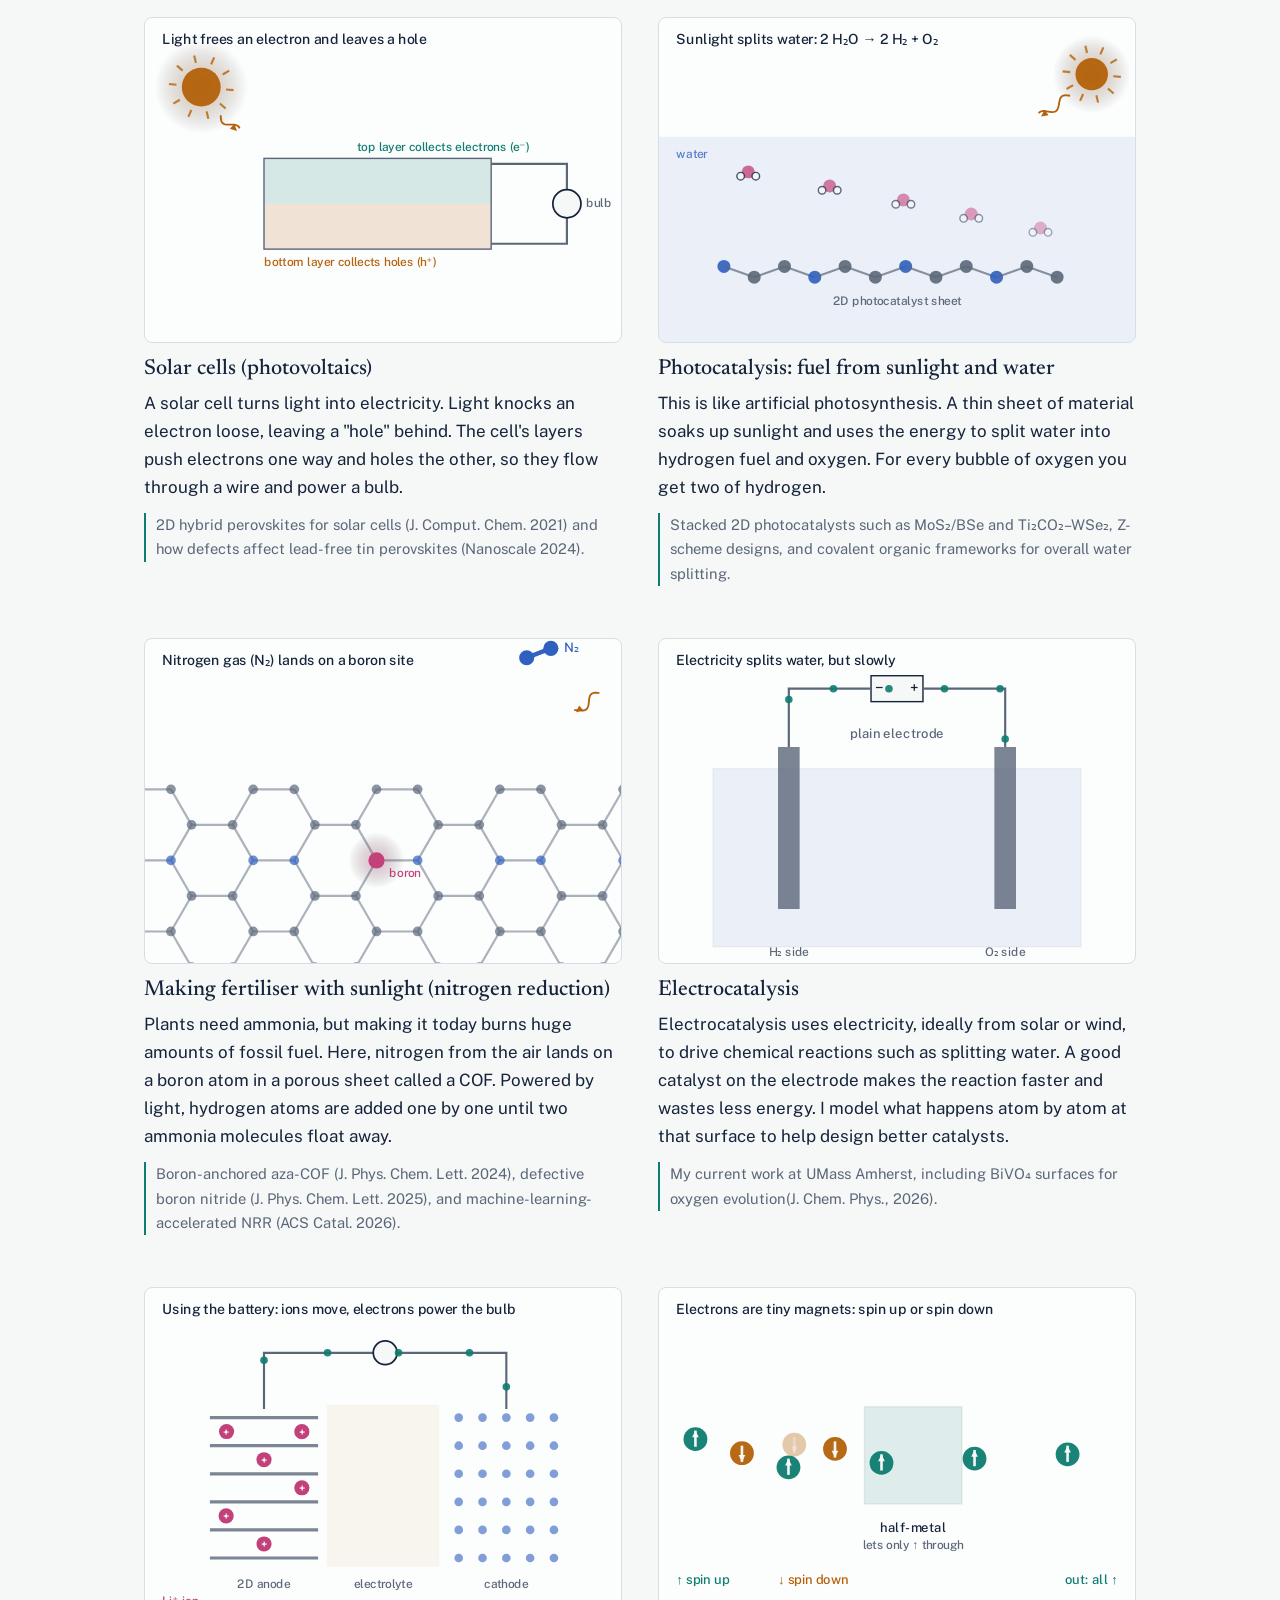
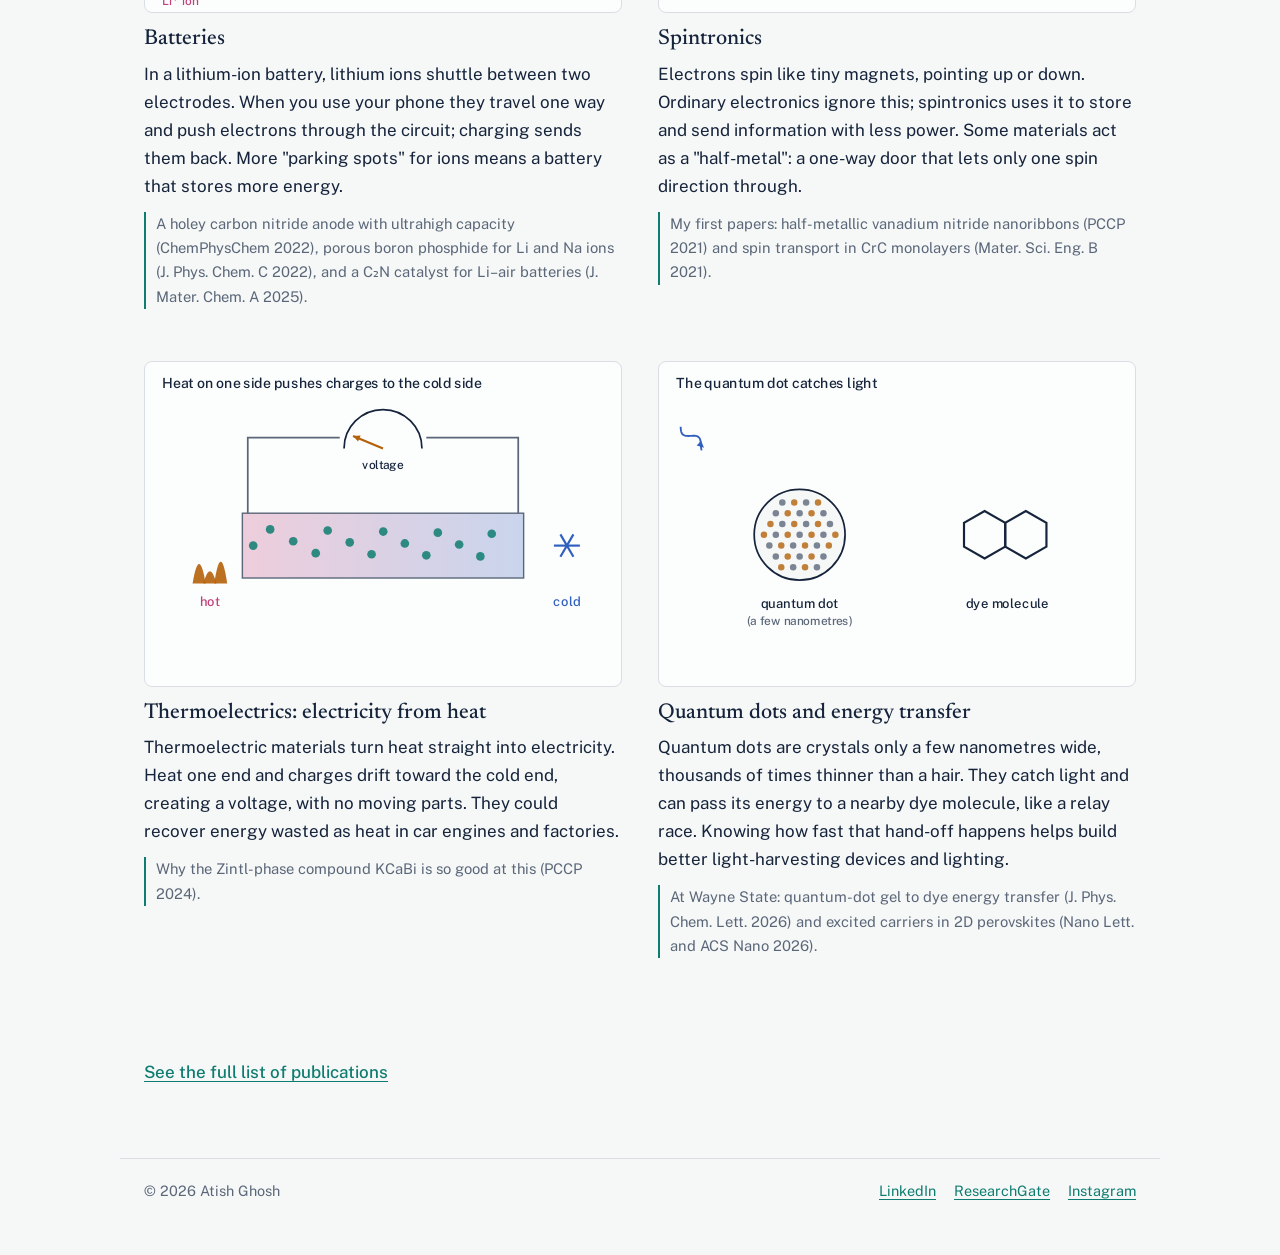
==== commit 1f3bdc7a: "Correct publication year for UMass Amherst work Updated publication year in project description." ====
--- a/explained.html
+++ b/explained.html
@@ -118,7 +118,7 @@
         <canvas class="anim" data-anim="electro" role="img" aria-label="Animation of water electrolysis with and without a catalyst"></canvas>
         <h3>Electrocatalysis</h3>
         <p>Electrocatalysis uses electricity, ideally from solar or wind, to drive chemical reactions such as splitting water. A good catalyst on the electrode makes the reaction faster and wastes less energy. I model what happens atom by atom at that surface to help design better catalysts.</p>
-        <p class="mine">My current work at UMass Amherst, including BiVO₄ surfaces for oxygen evolution with Lawrence Livermore National Laboratory (J. Chem. Phys., in press).</p>
+        <p class="mine">My current work at UMass Amherst, including BiVO₄ surfaces for oxygen evolution(J. Chem. Phys., 2026).</p>
       </article>
       <article class="ex-card">
         <canvas class="anim" data-anim="battery" role="img" aria-label="Animation of lithium ions moving in a battery"></canvas>
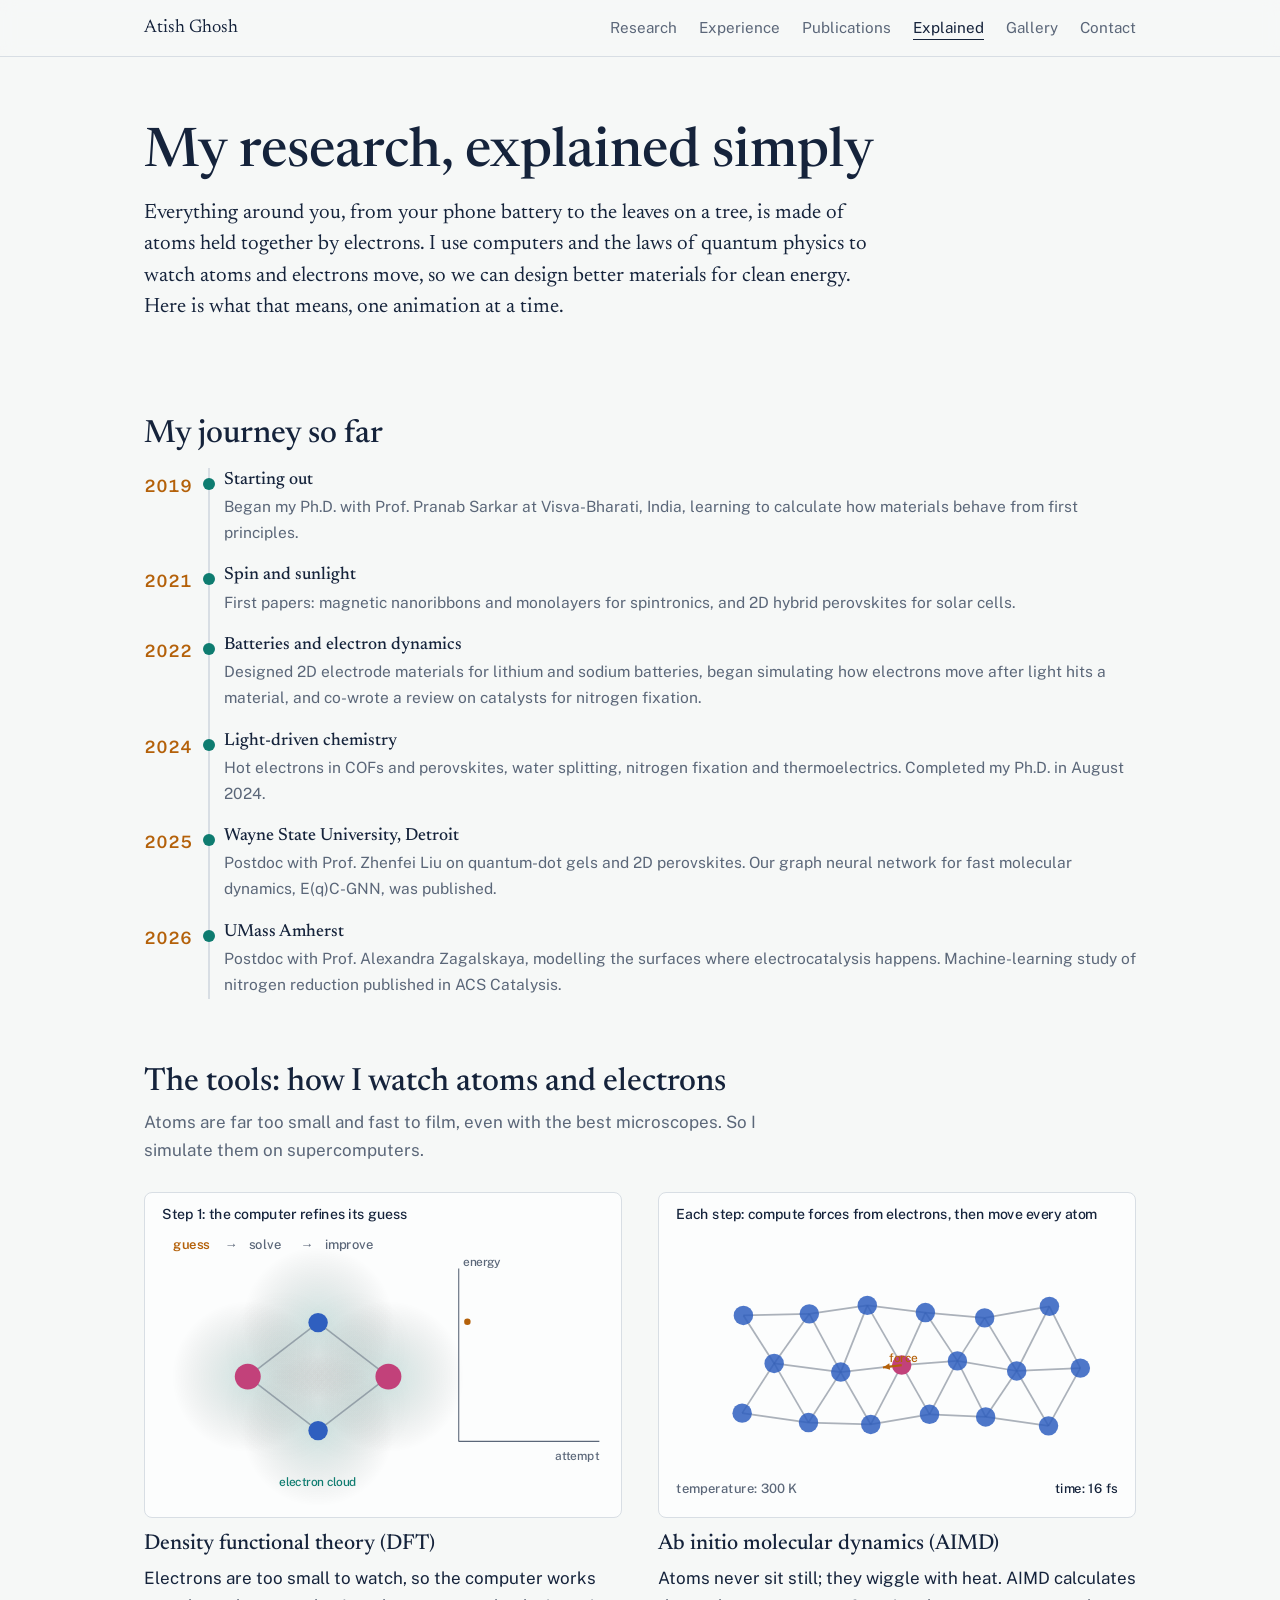
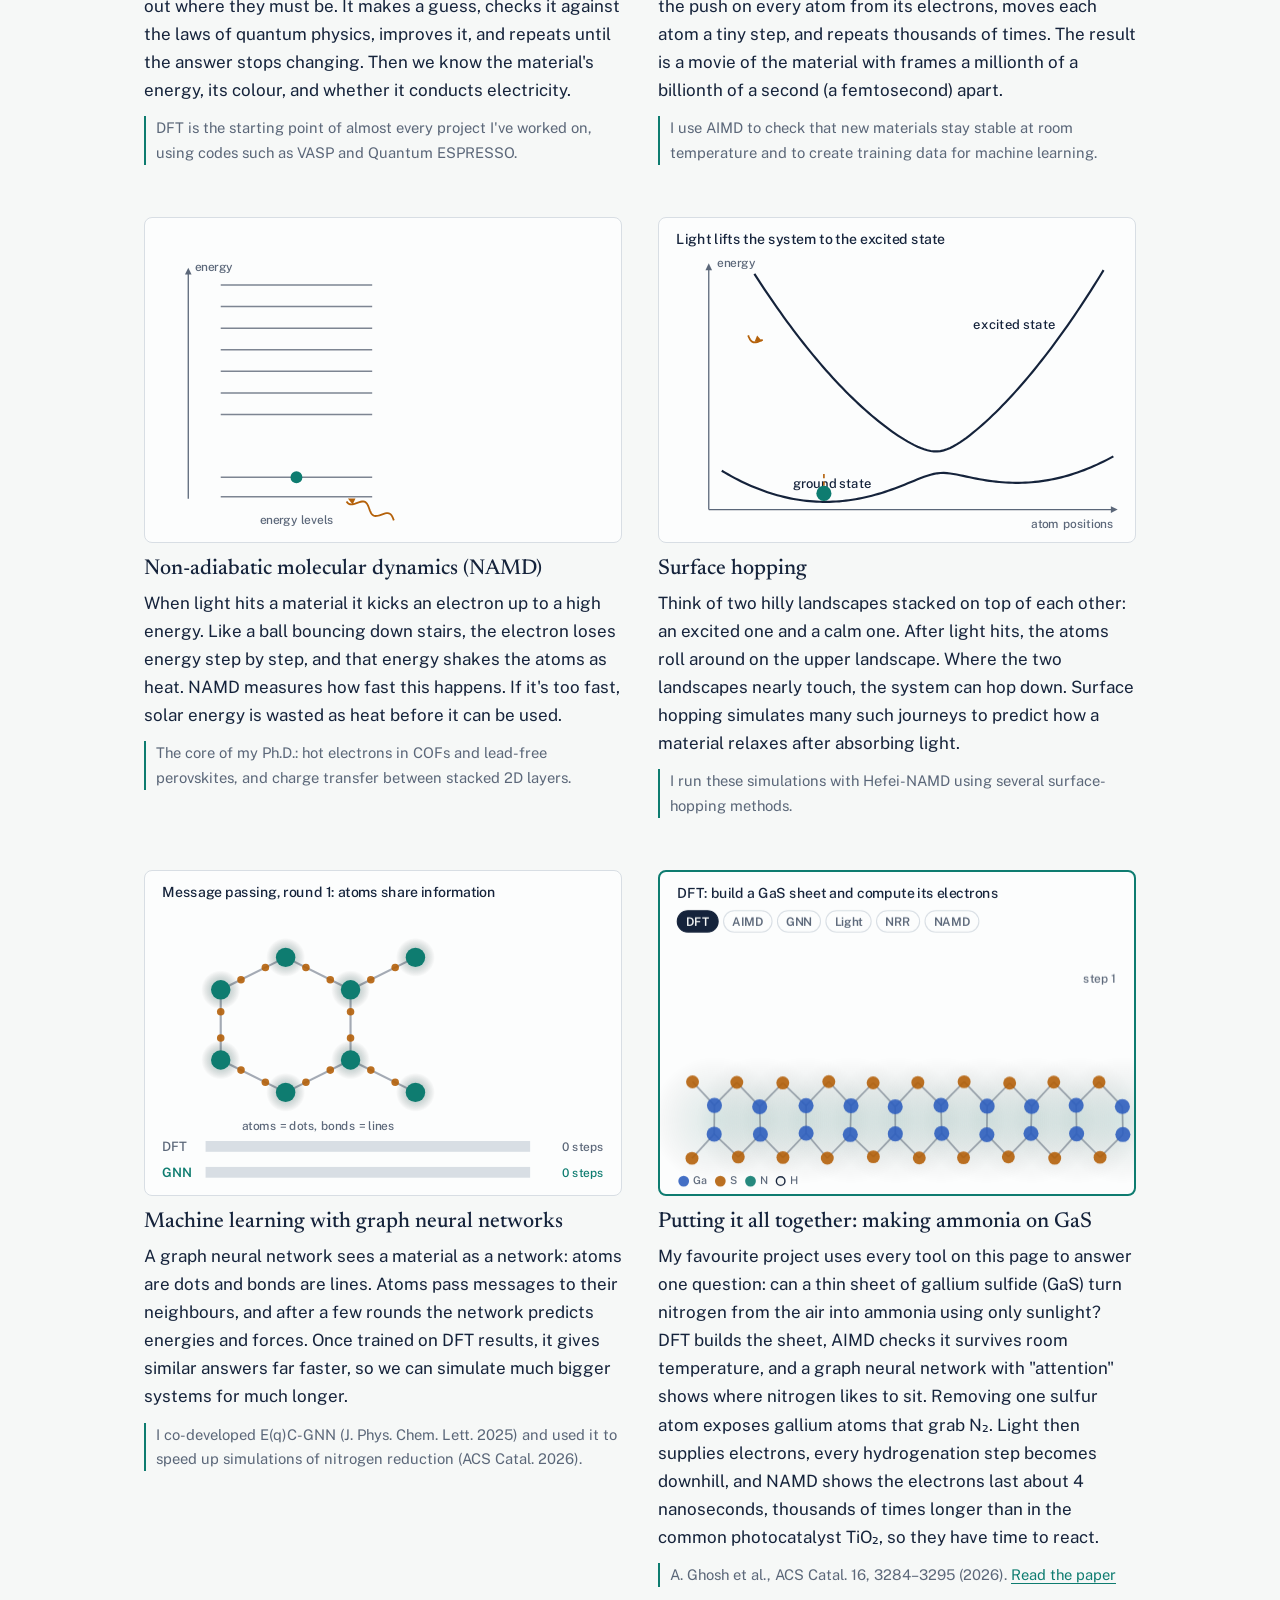
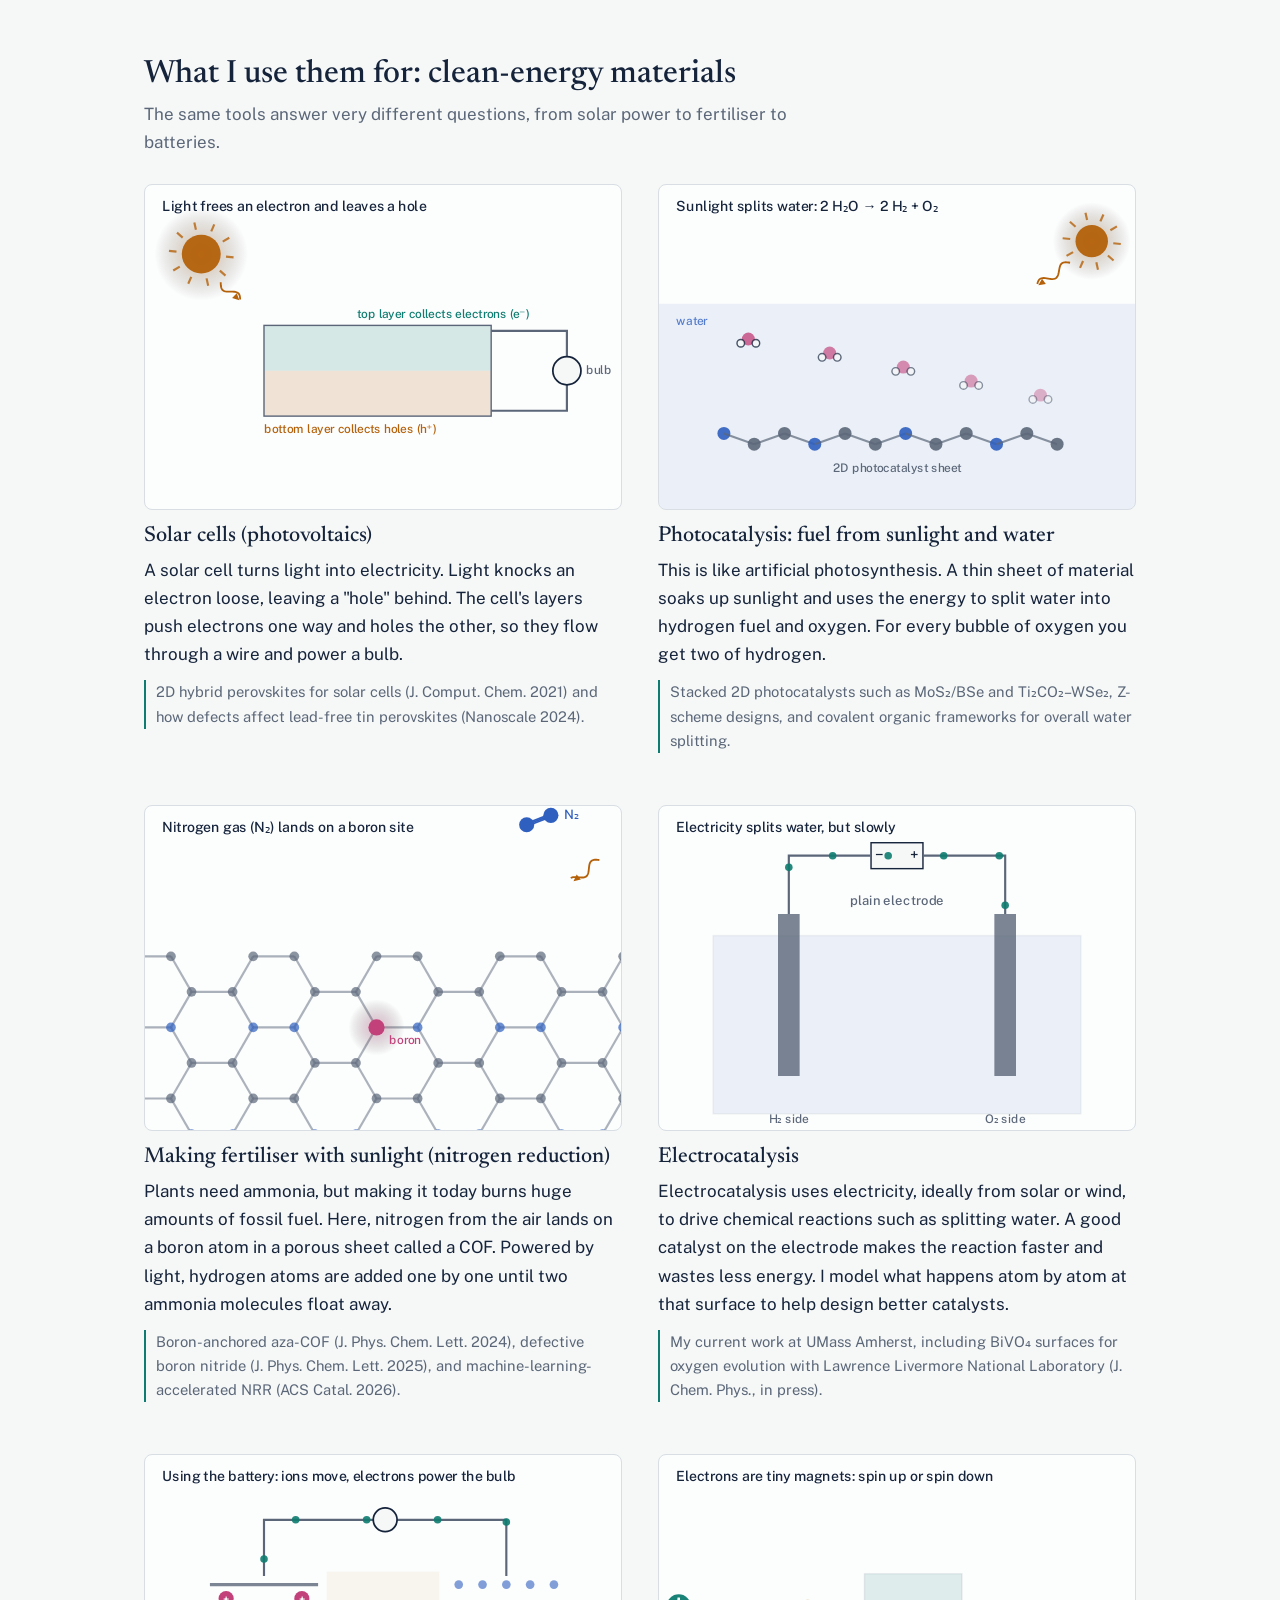
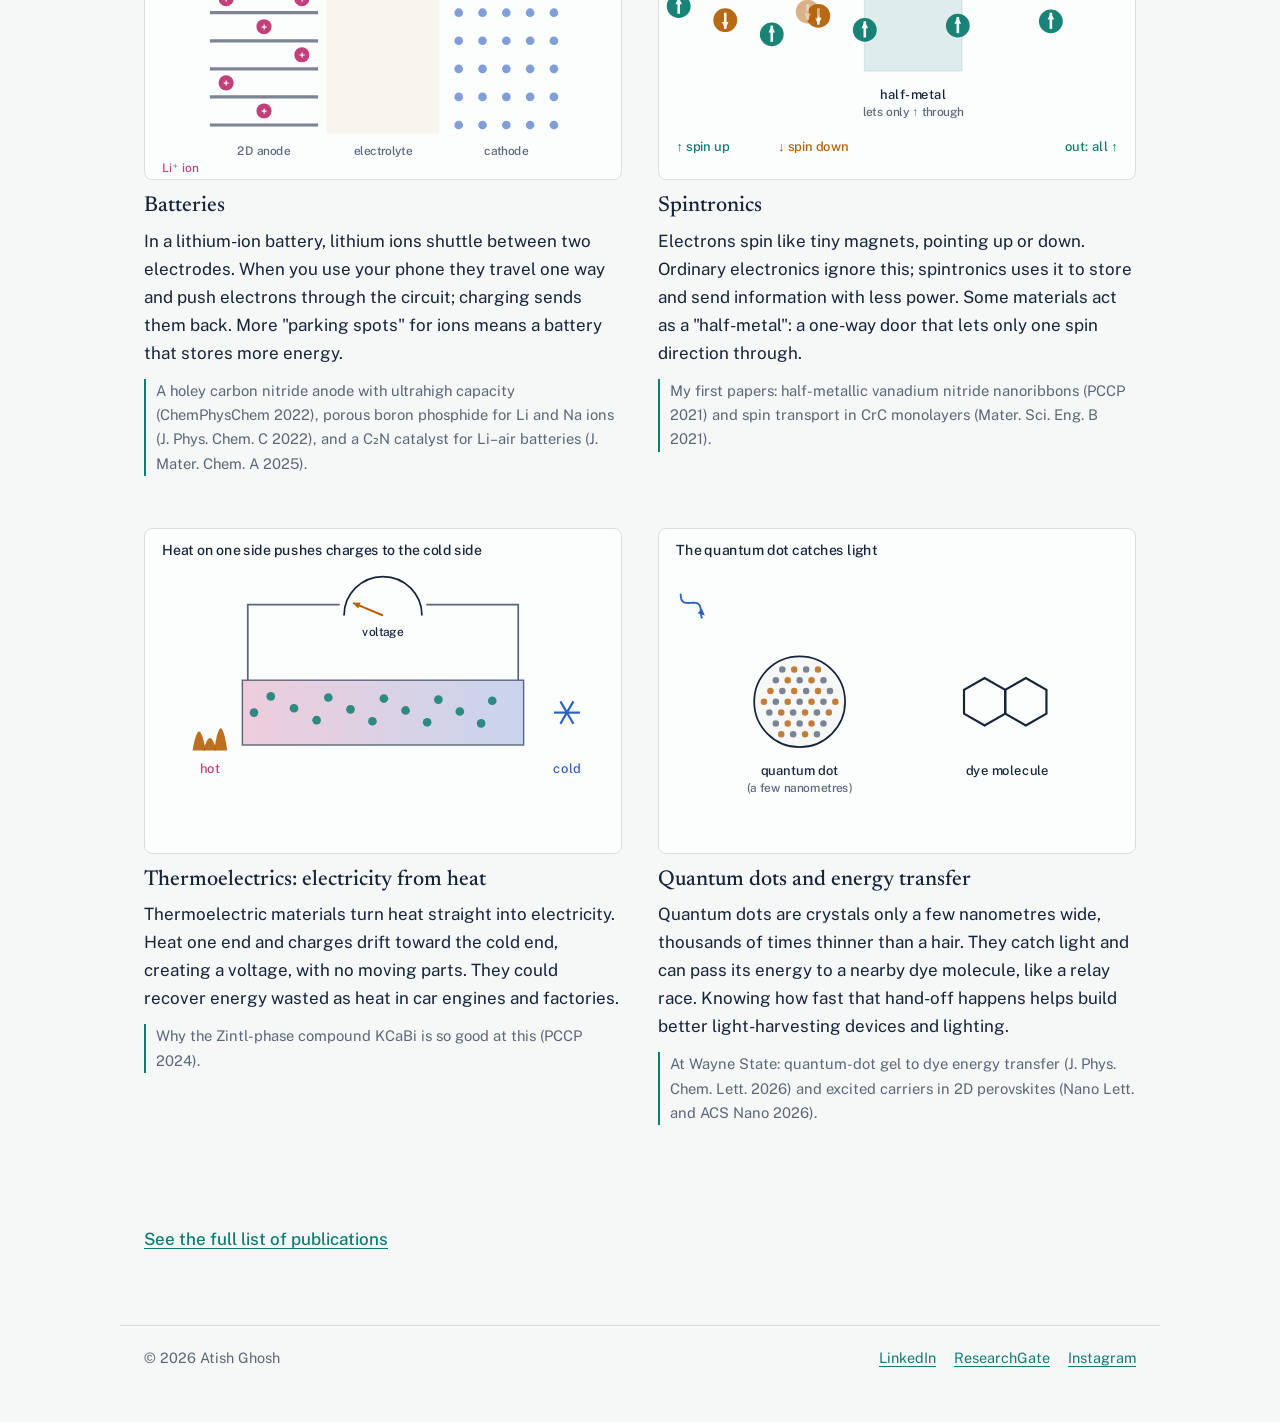
==== commit 60e8b41e: "Add files via upload" ====
--- a/explained.html
+++ b/explained.html
@@ -43,8 +43,8 @@
       <li><span class="yr">2021</span><div><h3>Spin and sunlight</h3><p>First papers: magnetic nanoribbons and monolayers for spintronics, and 2D hybrid perovskites for solar cells.</p></div></li>
       <li><span class="yr">2022</span><div><h3>Batteries and electron dynamics</h3><p>Designed 2D electrode materials for lithium and sodium batteries, began simulating how electrons move after light hits a material, and co-wrote a review on catalysts for nitrogen fixation.</p></div></li>
       <li><span class="yr">2024</span><div><h3>Light-driven chemistry</h3><p>Hot electrons in COFs and perovskites, water splitting, nitrogen fixation and thermoelectrics. Completed my Ph.D. in August 2024.</p></div></li>
-      <li><span class="yr">2025</span><div><h3>Wayne State University, Detroit</h3><p>Postdoc with Prof. Zhenfei Liu on quantum-dot gels and 2D perovskites.</p></div></li>
-      <li><span class="yr">2026</span><div><h3>UMass Amherst</h3><p>Postdoc with Prof. Alexandra Zagalskaya, modelling the surfaces where electrocatalysis happens.</p></div></li>
+      <li><span class="yr">2025</span><div><h3>Wayne State University, Detroit</h3><p>Postdoc with Prof. Zhenfei Liu on quantum-dot gels and 2D perovskites. Our graph neural network for fast molecular dynamics, E(q)C-GNN, was published.</p></div></li>
+      <li><span class="yr">2026</span><div><h3>UMass Amherst</h3><p>Postdoc with Prof. Alexandra Zagalskaya, modelling the surfaces where electrocatalysis happens. Machine-learning study of nitrogen reduction published in ACS Catalysis.</p></div></li>
     </ol>
   </section>
 
@@ -88,6 +88,12 @@
         <p>A graph neural network sees a material as a network: atoms are dots and bonds are lines. Atoms pass messages to their neighbours, and after a few rounds the network predicts energies and forces. Once trained on DFT results, it gives similar answers far faster, so we can simulate much bigger systems for much longer.</p>
         <p class="mine">I co-developed E(q)C-GNN (J. Phys. Chem. Lett. 2025) and used it to speed up simulations of nitrogen reduction (ACS Catal. 2026).</p>
       </article>
+      <article class="ex-card flagship">
+        <canvas class="anim" data-anim="gas" role="img" aria-label="Animation: DFT, AIMD, GNN, light absorption, nitrogen reduction and NAMD on a GaS sheet"></canvas>
+        <h3>Putting it all together: making ammonia on GaS</h3>
+        <p>My favourite project uses every tool on this page to answer one question: can a thin sheet of gallium sulfide (GaS) turn nitrogen from the air into ammonia using only sunlight? DFT builds the sheet, AIMD checks it survives room temperature, and a graph neural network with "attention" shows where nitrogen likes to sit. Removing one sulfur atom exposes gallium atoms that grab N₂. Light then supplies electrons, every hydrogenation step becomes downhill, and NAMD shows the electrons last about 4 nanoseconds, thousands of times longer than in the common photocatalyst TiO₂, so they have time to react.</p>
+        <p class="mine">A. Ghosh et al., ACS Catal. 16, 3284–3295 (2026). <a href="https://doi.org/10.1021/acscatal.5c07193">Read the paper</a></p>
+      </article>
     </div>
   </section>
 
@@ -118,7 +124,7 @@
         <canvas class="anim" data-anim="electro" role="img" aria-label="Animation of water electrolysis with and without a catalyst"></canvas>
         <h3>Electrocatalysis</h3>
         <p>Electrocatalysis uses electricity, ideally from solar or wind, to drive chemical reactions such as splitting water. A good catalyst on the electrode makes the reaction faster and wastes less energy. I model what happens atom by atom at that surface to help design better catalysts.</p>
-        <p class="mine">My current work at UMass Amherst, including BiVO₄ surfaces for oxygen evolution(J. Chem. Phys., 2026).</p>
+        <p class="mine">My current work at UMass Amherst, including BiVO₄ surfaces for oxygen evolution with Lawrence Livermore National Laboratory (J. Chem. Phys., in press).</p>
       </article>
       <article class="ex-card">
         <canvas class="anim" data-anim="battery" role="img" aria-label="Animation of lithium ions moving in a battery"></canvas>
--- a/style.css
+++ b/style.css
@@ -247,3 +247,5 @@
 @media (max-width: 760px) {
   .ex-grid { grid-template-columns: 1fr; }
 }
+
+.ex-card.flagship canvas.anim { border-color: var(--teal); border-width: 2px; }
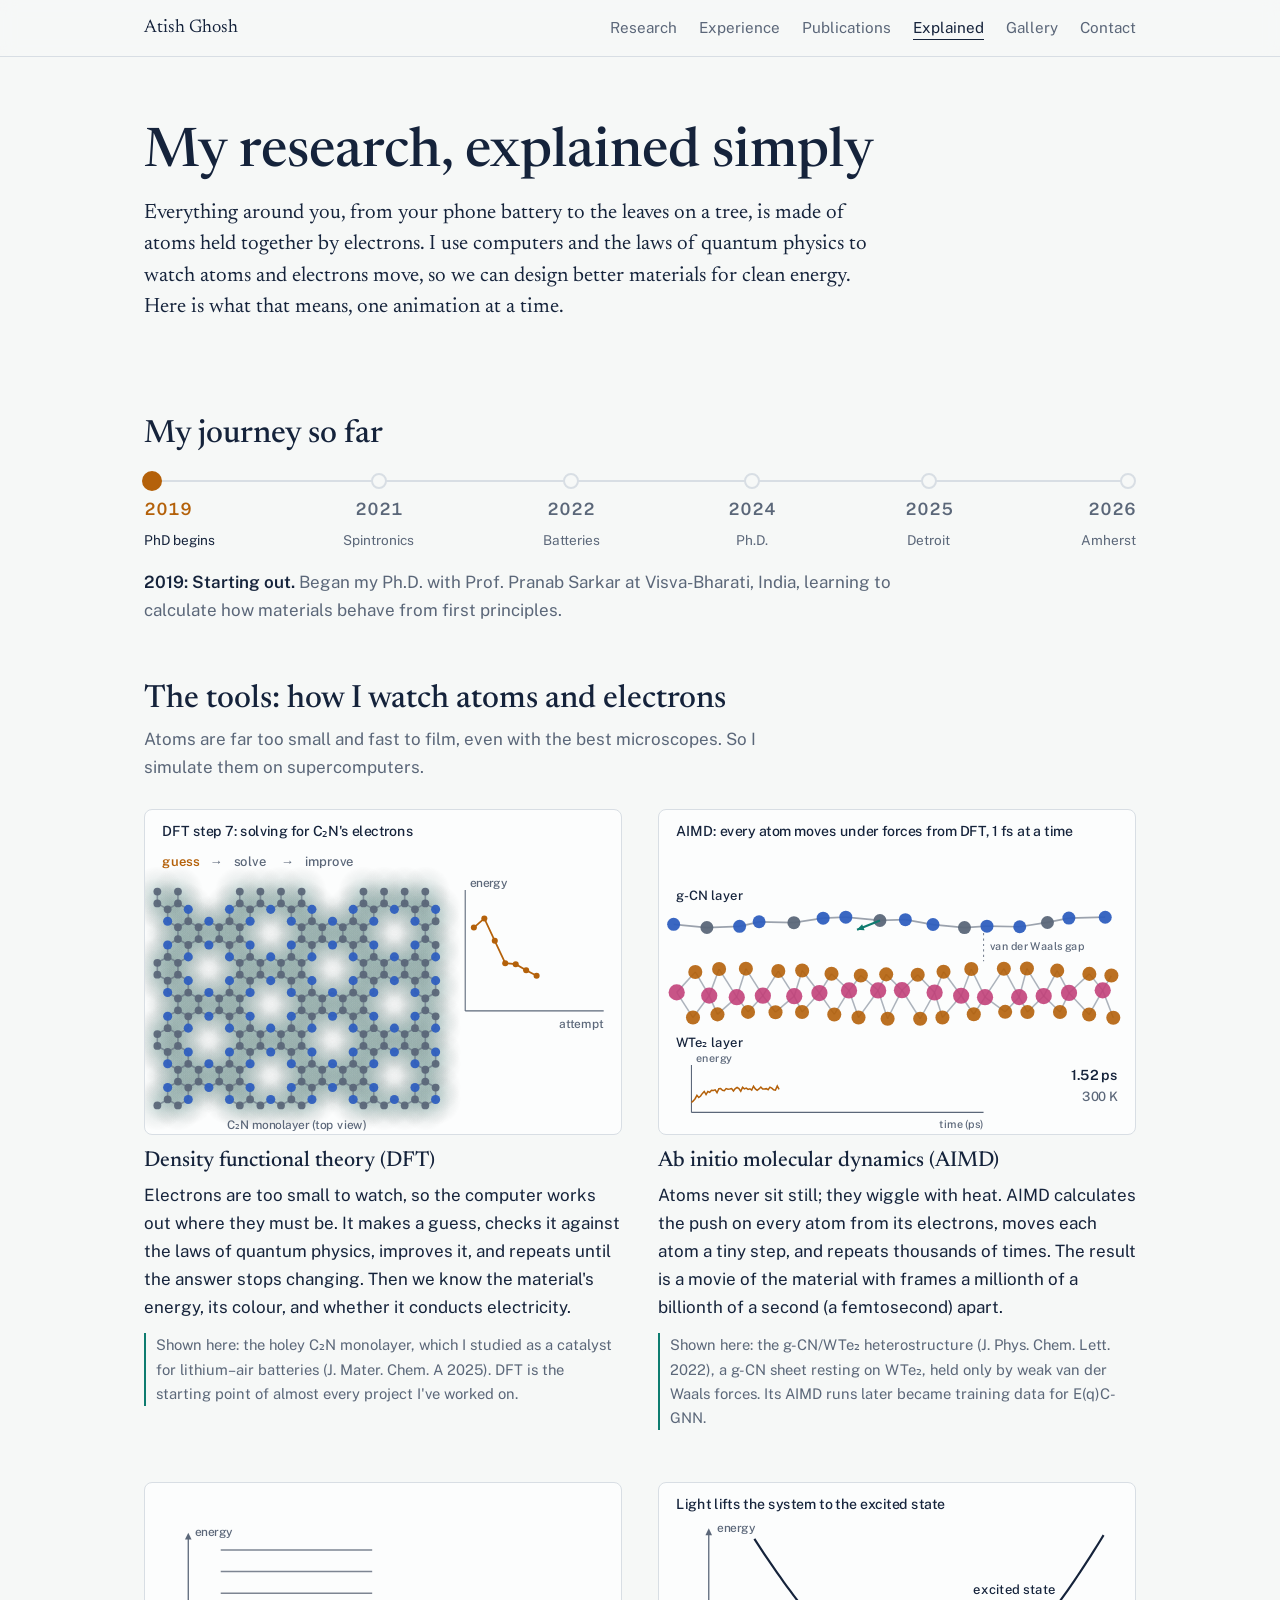
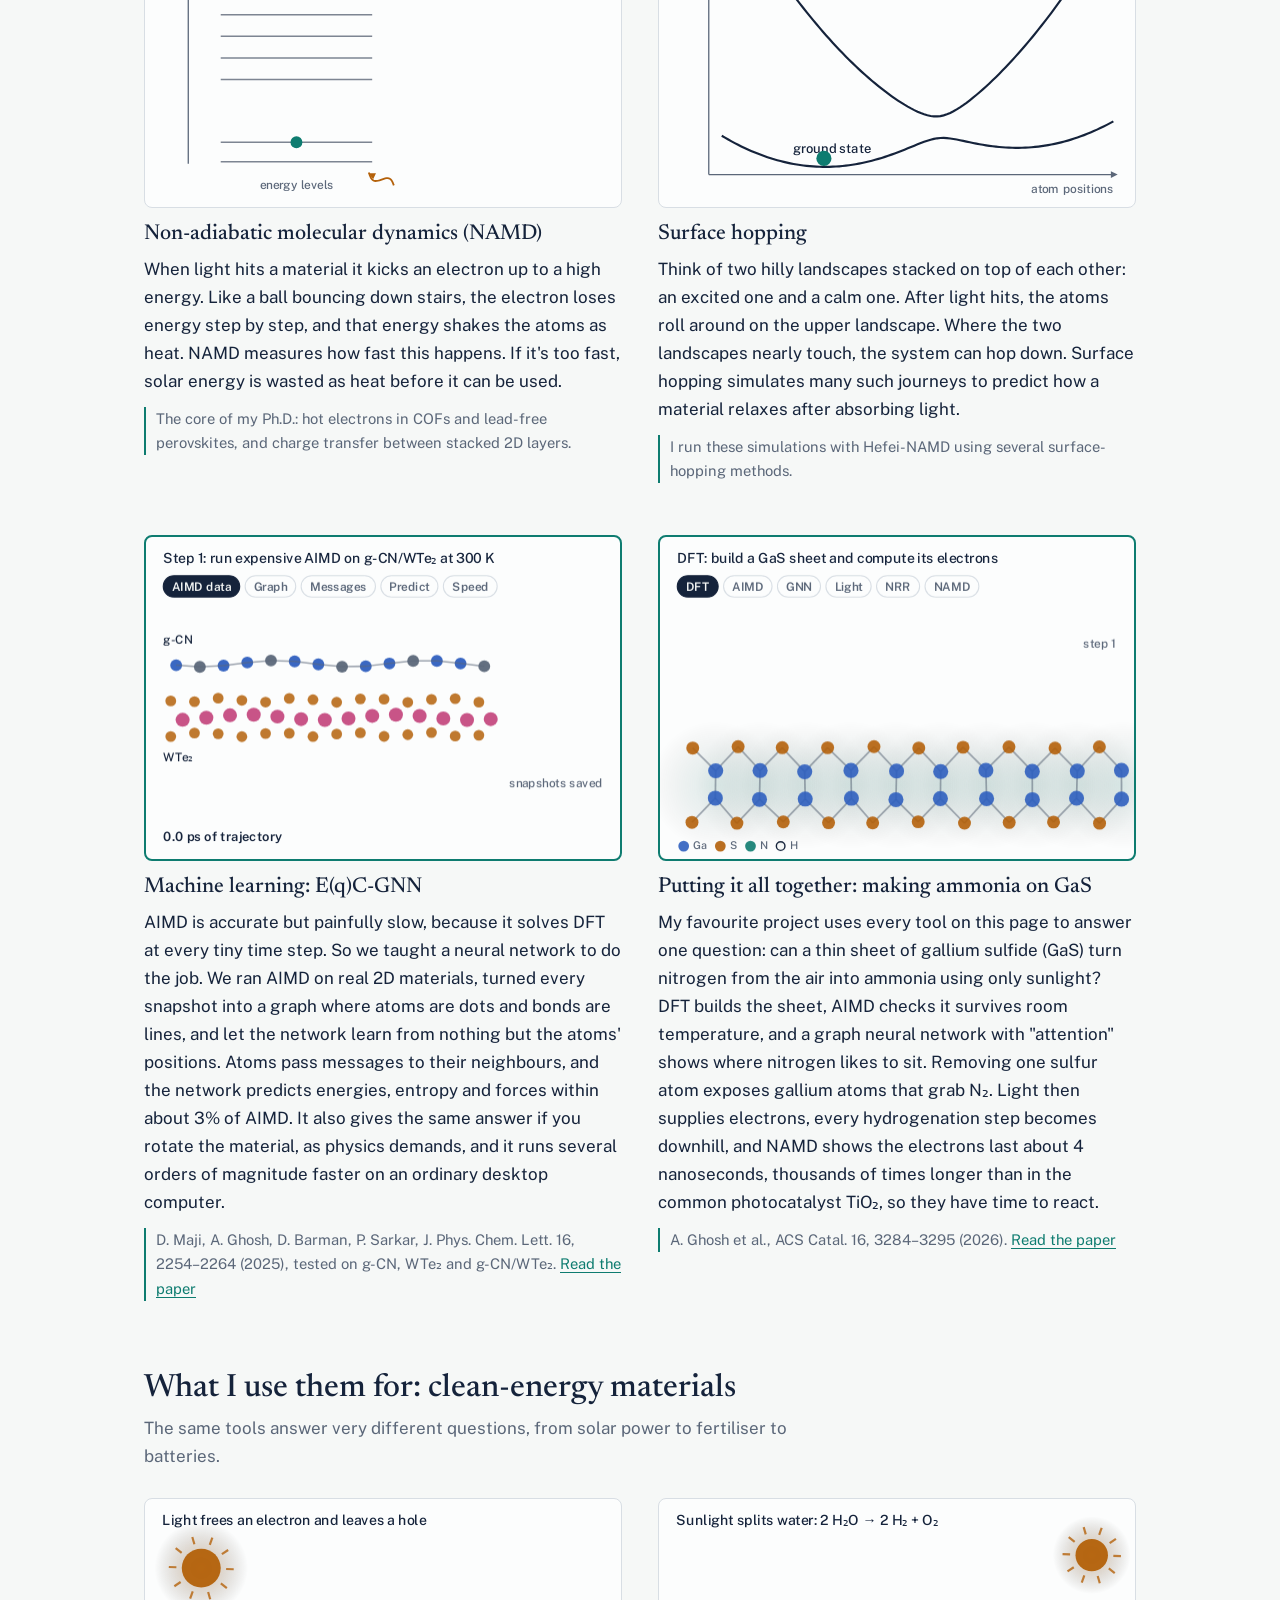
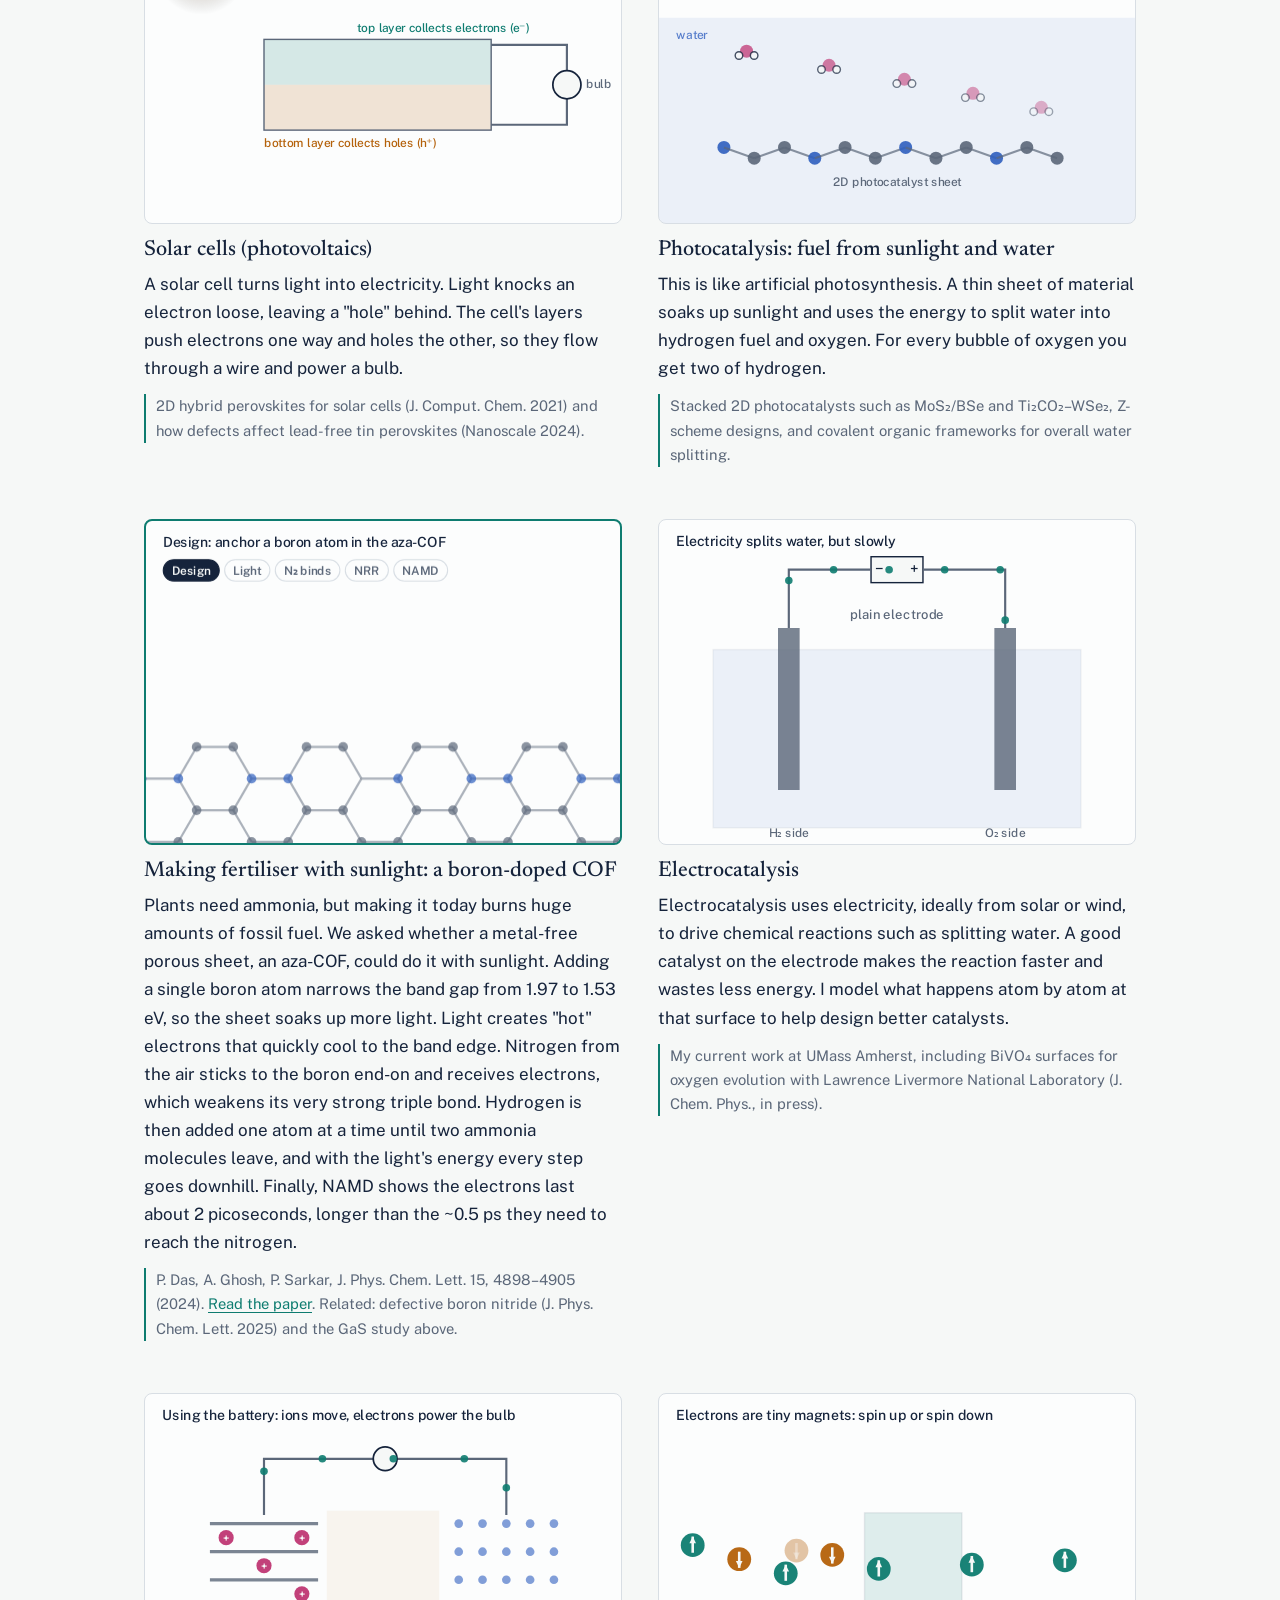
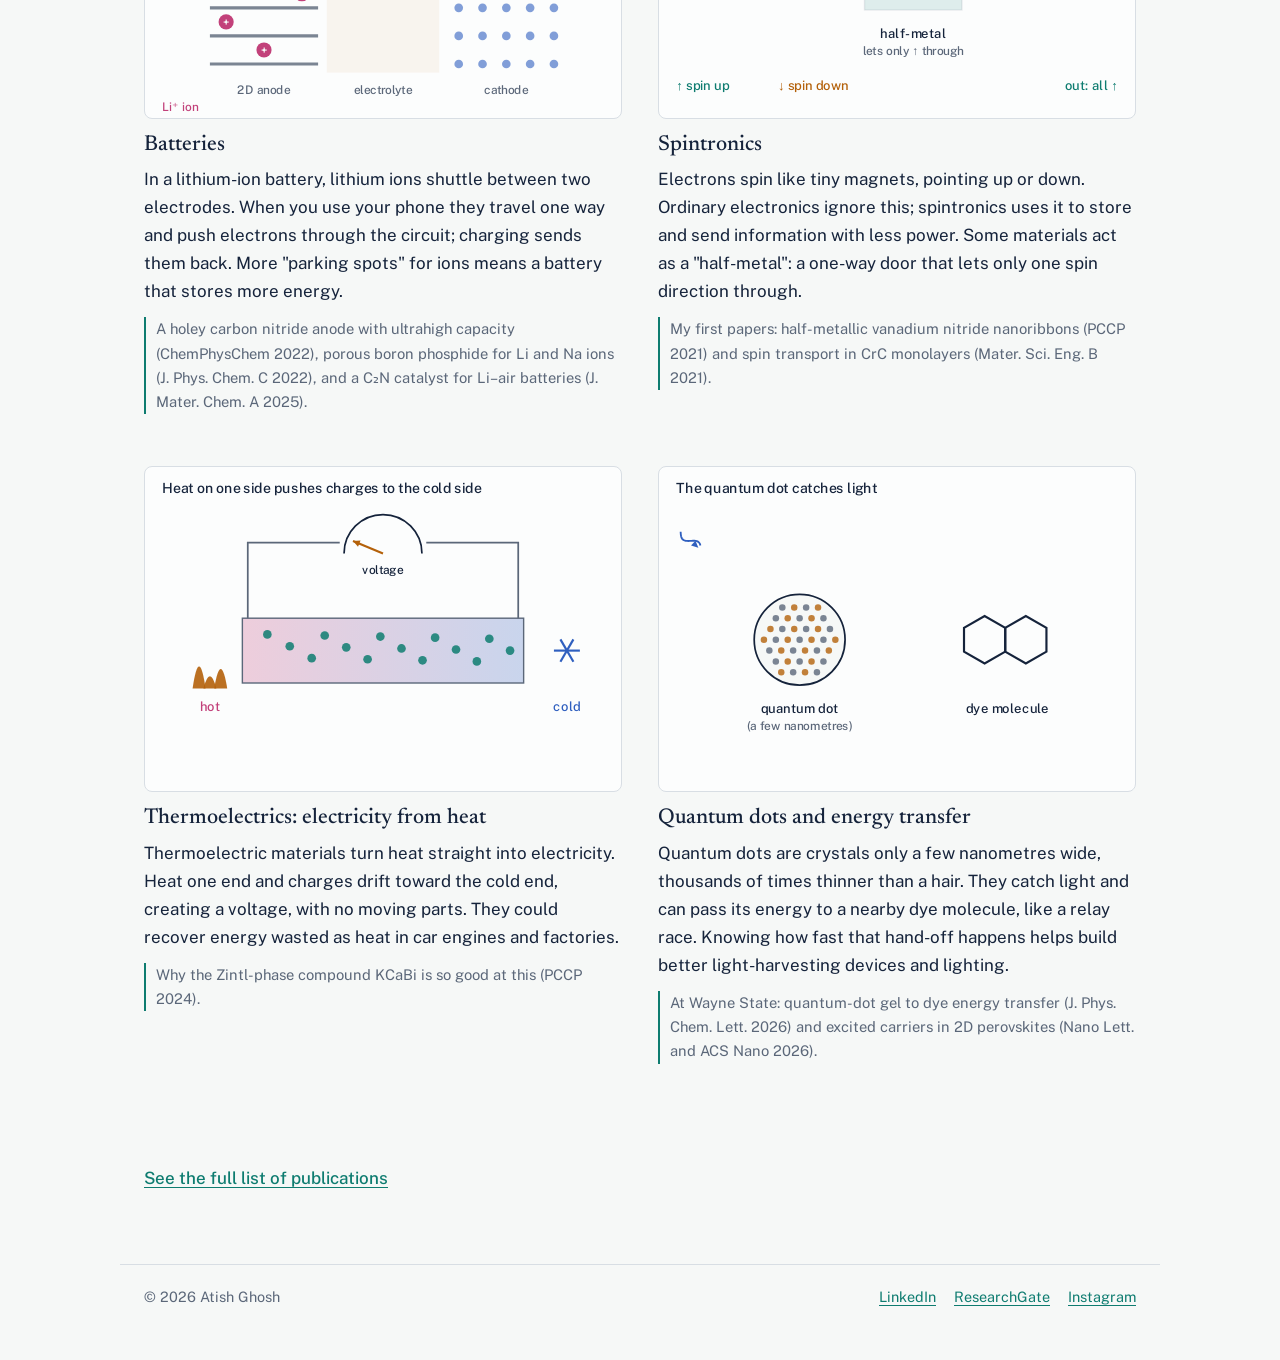
==== commit 798f985e: "Add files via upload" ====
--- a/explained.html
+++ b/explained.html
@@ -38,14 +38,19 @@
   <!-- EDIT: copy one <li> ... </li> block to add a new chapter -->
   <section class="ex-group">
     <h2>My journey so far</h2>
-    <ol class="journey">
-      <li><span class="yr">2019</span><div><h3>Starting out</h3><p>Began my Ph.D. with Prof. Pranab Sarkar at Visva-Bharati, India, learning to calculate how materials behave from first principles.</p></div></li>
-      <li><span class="yr">2021</span><div><h3>Spin and sunlight</h3><p>First papers: magnetic nanoribbons and monolayers for spintronics, and 2D hybrid perovskites for solar cells.</p></div></li>
-      <li><span class="yr">2022</span><div><h3>Batteries and electron dynamics</h3><p>Designed 2D electrode materials for lithium and sodium batteries, began simulating how electrons move after light hits a material, and co-wrote a review on catalysts for nitrogen fixation.</p></div></li>
-      <li><span class="yr">2024</span><div><h3>Light-driven chemistry</h3><p>Hot electrons in COFs and perovskites, water splitting, nitrogen fixation and thermoelectrics. Completed my Ph.D. in August 2024.</p></div></li>
-      <li><span class="yr">2025</span><div><h3>Wayne State University, Detroit</h3><p>Postdoc with Prof. Zhenfei Liu on quantum-dot gels and 2D perovskites. Our graph neural network for fast molecular dynamics, E(q)C-GNN, was published.</p></div></li>
-      <li><span class="yr">2026</span><div><h3>UMass Amherst</h3><p>Postdoc with Prof. Alexandra Zagalskaya, modelling the surfaces where electrocatalysis happens. Machine-learning study of nitrogen reduction published in ACS Catalysis.</p></div></li>
-    </ol>
+    <!-- EDIT: copy one <li ...> line to add a chapter. data-text is the sentence shown below the line -->
+    <div class="jline">
+      <div class="jline-track"><div class="jline-fill"></div></div>
+      <ol>
+        <li data-year="2019" data-title="Starting out" data-text="Began my Ph.D. with Prof. Pranab Sarkar at Visva-Bharati, India, learning to calculate how materials behave from first principles."><button type="button"><span class="dot"></span><span class="y">2019</span><span class="l">PhD begins</span></button></li>
+        <li data-year="2021" data-title="Spin and sunlight" data-text="First papers: magnetic nanoribbons and monolayers for spintronics, and 2D hybrid perovskites for solar cells."><button type="button"><span class="dot"></span><span class="y">2021</span><span class="l">Spintronics</span></button></li>
+        <li data-year="2022" data-title="Batteries and electron dynamics" data-text="2D electrode materials for lithium and sodium batteries, first simulations of how electrons move after light hits a material, and a review on nitrogen-fixation catalysts."><button type="button"><span class="dot"></span><span class="y">2022</span><span class="l">Batteries</span></button></li>
+        <li data-year="2024" data-title="Light-driven chemistry" data-text="Hot electrons in COFs and perovskites, water splitting, nitrogen fixation and thermoelectrics. Ph.D. completed in August 2024."><button type="button"><span class="dot"></span><span class="y">2024</span><span class="l">Ph.D.</span></button></li>
+        <li data-year="2025" data-title="Wayne State University" data-text="Postdoc with Prof. Zhenfei Liu on quantum-dot gels and 2D perovskites. E(q)C-GNN, our graph neural network for fast molecular dynamics, published."><button type="button"><span class="dot"></span><span class="y">2025</span><span class="l">Detroit</span></button></li>
+        <li data-year="2026" data-title="UMass Amherst" data-text="Postdoc with Prof. Alexandra Zagalskaya on electrocatalytic interfaces. Machine-learning study of nitrogen reduction on GaS published in ACS Catalysis."><button type="button"><span class="dot"></span><span class="y">2026</span><span class="l">Amherst</span></button></li>
+      </ol>
+      <p class="jline-text" aria-live="polite"></p>
+    </div>
   </section>
 
   <!-- ============ TOOLS ============ -->
@@ -62,13 +67,13 @@
         <canvas class="anim" data-anim="dft" role="img" aria-label="Animation of density functional theory converging"></canvas>
         <h3>Density functional theory (DFT)</h3>
         <p>Electrons are too small to watch, so the computer works out where they must be. It makes a guess, checks it against the laws of quantum physics, improves it, and repeats until the answer stops changing. Then we know the material's energy, its colour, and whether it conducts electricity.</p>
-        <p class="mine">DFT is the starting point of almost every project I've worked on, using codes such as VASP and Quantum ESPRESSO.</p>
+        <p class="mine">Shown here: the holey C₂N monolayer, which I studied as a catalyst for lithium–air batteries (J. Mater. Chem. A 2025). DFT is the starting point of almost every project I've worked on.</p>
       </article>
       <article class="ex-card">
         <canvas class="anim" data-anim="aimd" role="img" aria-label="Animation of atoms vibrating in molecular dynamics"></canvas>
         <h3>Ab initio molecular dynamics (AIMD)</h3>
         <p>Atoms never sit still; they wiggle with heat. AIMD calculates the push on every atom from its electrons, moves each atom a tiny step, and repeats thousands of times. The result is a movie of the material with frames a millionth of a billionth of a second (a femtosecond) apart.</p>
-        <p class="mine">I use AIMD to check that new materials stay stable at room temperature and to create training data for machine learning.</p>
+        <p class="mine">Shown here: the g-CN/WTe₂ heterostructure (J. Phys. Chem. Lett. 2022), a g-CN sheet resting on WTe₂, held only by weak van der Waals forces. Its AIMD runs later became training data for E(q)C-GNN.</p>
       </article>
       <article class="ex-card">
         <canvas class="anim" data-anim="namd" role="img" aria-label="Animation of an excited electron stepping down energy levels"></canvas>
@@ -82,11 +87,11 @@
         <p>Think of two hilly landscapes stacked on top of each other: an excited one and a calm one. After light hits, the atoms roll around on the upper landscape. Where the two landscapes nearly touch, the system can hop down. Surface hopping simulates many such journeys to predict how a material relaxes after absorbing light.</p>
         <p class="mine">I run these simulations with Hefei-NAMD using several surface-hopping methods.</p>
       </article>
-      <article class="ex-card">
-        <canvas class="anim" data-anim="gnn" role="img" aria-label="Animation of a graph neural network passing messages between atoms"></canvas>
-        <h3>Machine learning with graph neural networks</h3>
-        <p>A graph neural network sees a material as a network: atoms are dots and bonds are lines. Atoms pass messages to their neighbours, and after a few rounds the network predicts energies and forces. Once trained on DFT results, it gives similar answers far faster, so we can simulate much bigger systems for much longer.</p>
-        <p class="mine">I co-developed E(q)C-GNN (J. Phys. Chem. Lett. 2025) and used it to speed up simulations of nitrogen reduction (ACS Catal. 2026).</p>
+      <article class="ex-card flagship">
+        <canvas class="anim" data-anim="eqc" role="img" aria-label="Animation: AIMD data turned into a graph, message passing, predictions matching AIMD, and the speed-up of E(q)C-GNN"></canvas>
+        <h3>Machine learning: E(q)C-GNN</h3>
+        <p>AIMD is accurate but painfully slow, because it solves DFT at every tiny time step. So we taught a neural network to do the job. We ran AIMD on real 2D materials, turned every snapshot into a graph where atoms are dots and bonds are lines, and let the network learn from nothing but the atoms' positions. Atoms pass messages to their neighbours, and the network predicts energies, entropy and forces within about 3% of AIMD. It also gives the same answer if you rotate the material, as physics demands, and it runs several orders of magnitude faster on an ordinary desktop computer.</p>
+        <p class="mine">D. Maji, A. Ghosh, D. Barman, P. Sarkar, J. Phys. Chem. Lett. 16, 2254–2264 (2025), tested on g-CN, WTe₂ and g-CN/WTe₂. <a href="https://doi.org/10.1021/acs.jpclett.5c00217">Read the paper</a></p>
       </article>
       <article class="ex-card flagship">
         <canvas class="anim" data-anim="gas" role="img" aria-label="Animation: DFT, AIMD, GNN, light absorption, nitrogen reduction and NAMD on a GaS sheet"></canvas>
@@ -114,11 +119,11 @@
         <p>This is like artificial photosynthesis. A thin sheet of material soaks up sunlight and uses the energy to split water into hydrogen fuel and oxygen. For every bubble of oxygen you get two of hydrogen.</p>
         <p class="mine">Stacked 2D photocatalysts such as MoS₂/BSe and Ti₂CO₂–WSe₂, Z-scheme designs, and covalent organic frameworks for overall water splitting.</p>
       </article>
-      <article class="ex-card">
-        <canvas class="anim" data-anim="nrr" role="img" aria-label="Animation of nitrogen turning into ammonia on a COF"></canvas>
-        <h3>Making fertiliser with sunlight (nitrogen reduction)</h3>
-        <p>Plants need ammonia, but making it today burns huge amounts of fossil fuel. Here, nitrogen from the air lands on a boron atom in a porous sheet called a COF. Powered by light, hydrogen atoms are added one by one until two ammonia molecules float away.</p>
-        <p class="mine">Boron-anchored aza-COF (J. Phys. Chem. Lett. 2024), defective boron nitride (J. Phys. Chem. Lett. 2025), and machine-learning-accelerated NRR (ACS Catal. 2026).</p>
+      <article class="ex-card flagship">
+        <canvas class="anim" data-anim="bcof" role="img" aria-label="Animation: boron anchored in an aza-COF, hot electrons cooling, N2 binding, hydrogenation to ammonia, and electron lifetime"></canvas>
+        <h3>Making fertiliser with sunlight: a boron-doped COF</h3>
+        <p>Plants need ammonia, but making it today burns huge amounts of fossil fuel. We asked whether a metal-free porous sheet, an aza-COF, could do it with sunlight. Adding a single boron atom narrows the band gap from 1.97 to 1.53 eV, so the sheet soaks up more light. Light creates "hot" electrons that quickly cool to the band edge. Nitrogen from the air sticks to the boron end-on and receives electrons, which weakens its very strong triple bond. Hydrogen is then added one atom at a time until two ammonia molecules leave, and with the light's energy every step goes downhill. Finally, NAMD shows the electrons last about 2 picoseconds, longer than the ~0.5 ps they need to reach the nitrogen.</p>
+        <p class="mine">P. Das, A. Ghosh, P. Sarkar, J. Phys. Chem. Lett. 15, 4898–4905 (2024). <a href="https://doi.org/10.1021/acs.jpclett.4c00999">Read the paper</a>. Related: defective boron nitride (J. Phys. Chem. Lett. 2025) and the GaS study above.</p>
       </article>
       <article class="ex-card">
         <canvas class="anim" data-anim="electro" role="img" aria-label="Animation of water electrolysis with and without a catalyst"></canvas>
--- a/style.css
+++ b/style.css
@@ -249,3 +249,26 @@
 }
 
 .ex-card.flagship canvas.anim { border-color: var(--teal); border-width: 2px; }
+
+/* one-line animated journey */
+.jline { position: relative; margin-top: 1.25rem; }
+.jline-track { position: absolute; left: 6px; right: 6px; top: 7px; height: 2px; background: var(--rule); }
+.jline-fill { height: 100%; width: 0; background: var(--teal); transition: width .8s ease; }
+.jline ol { list-style: none; padding: 0; margin: 0; display: flex; justify-content: space-between; position: relative; }
+.jline li button {
+  display: flex; flex-direction: column; align-items: center; gap: 6px; background: none; border: 0; padding: 0;
+  font: inherit; color: var(--muted); cursor: pointer; min-width: 44px;
+}
+.jline li:first-child button { align-items: flex-start; }
+.jline li:last-child button { align-items: flex-end; }
+.jline .dot { width: 16px; height: 16px; border-radius: 50%; background: var(--paper); border: 2px solid var(--rule); transition: background .3s, border-color .3s, transform .3s; }
+.jline li.past .dot { background: var(--teal); border-color: var(--teal); }
+.jline li.on .dot { background: var(--amber); border-color: var(--amber); transform: scale(1.25); }
+.jline .y { font-weight: 600; font-variant-numeric: tabular-nums; }
+.jline li.on .y { color: var(--amber); }
+.jline .l { font-size: .85rem; }
+.jline li.on .l { color: var(--ink); }
+.jline button:focus-visible { outline: 2px solid var(--teal); outline-offset: 4px; border-radius: 4px; }
+.jline-text { margin: 1rem 0 0; min-height: 3.2em; max-width: 46em; color: var(--muted); }
+.jline-text strong { color: var(--ink); font-weight: 600; }
+@media (max-width: 600px) { .jline .l { display: none; } }
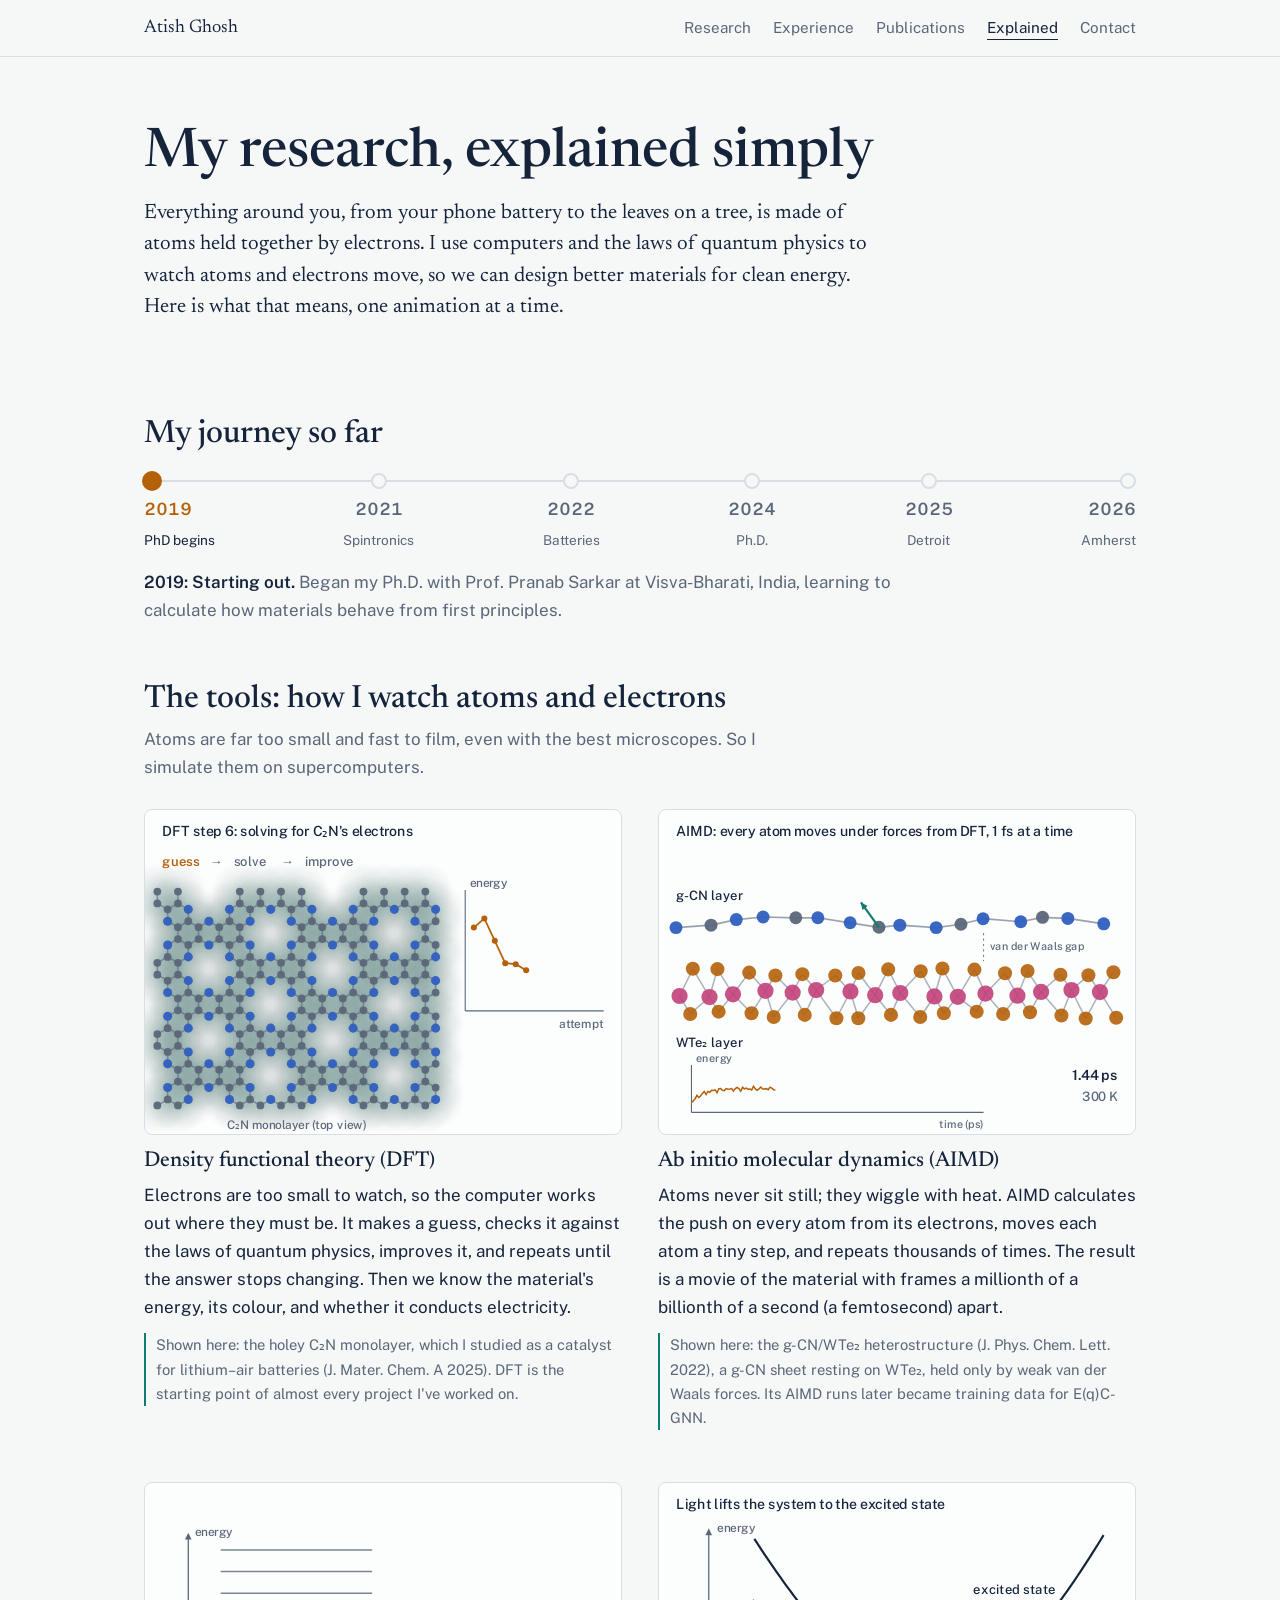
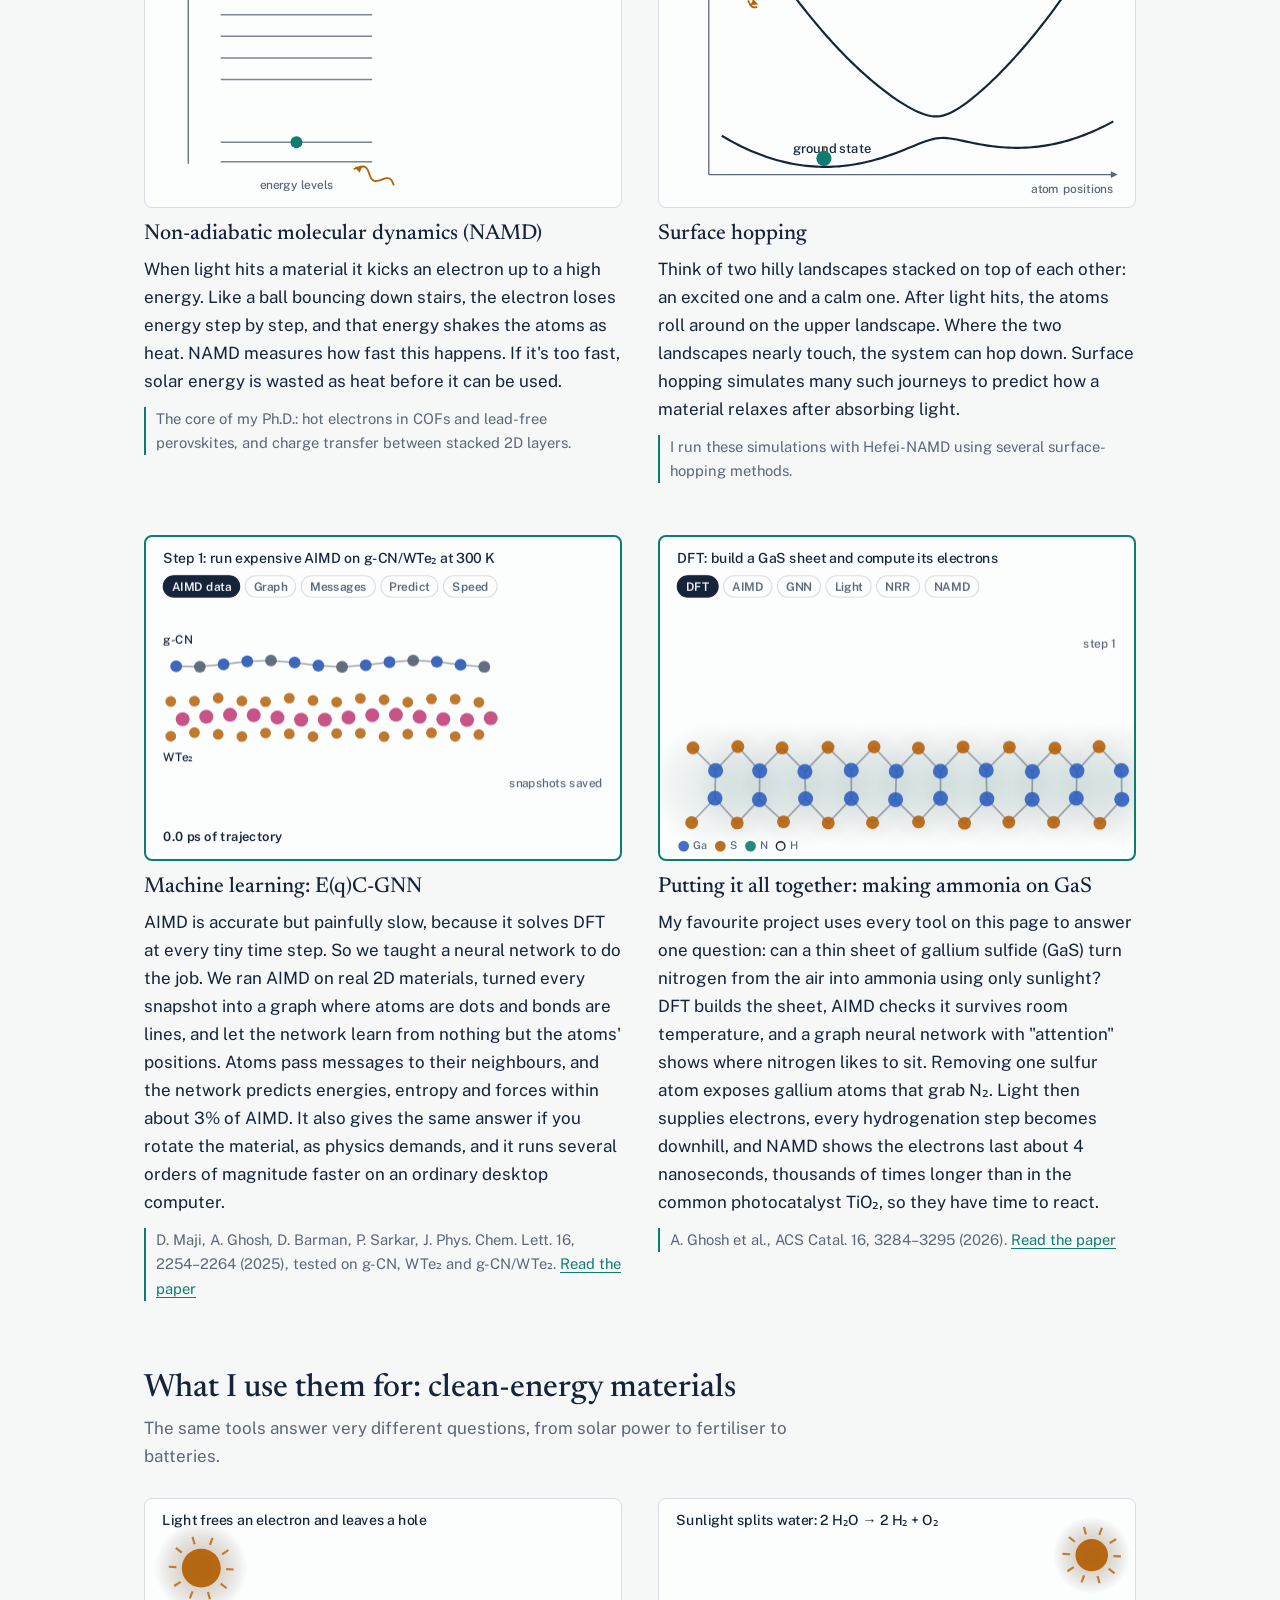
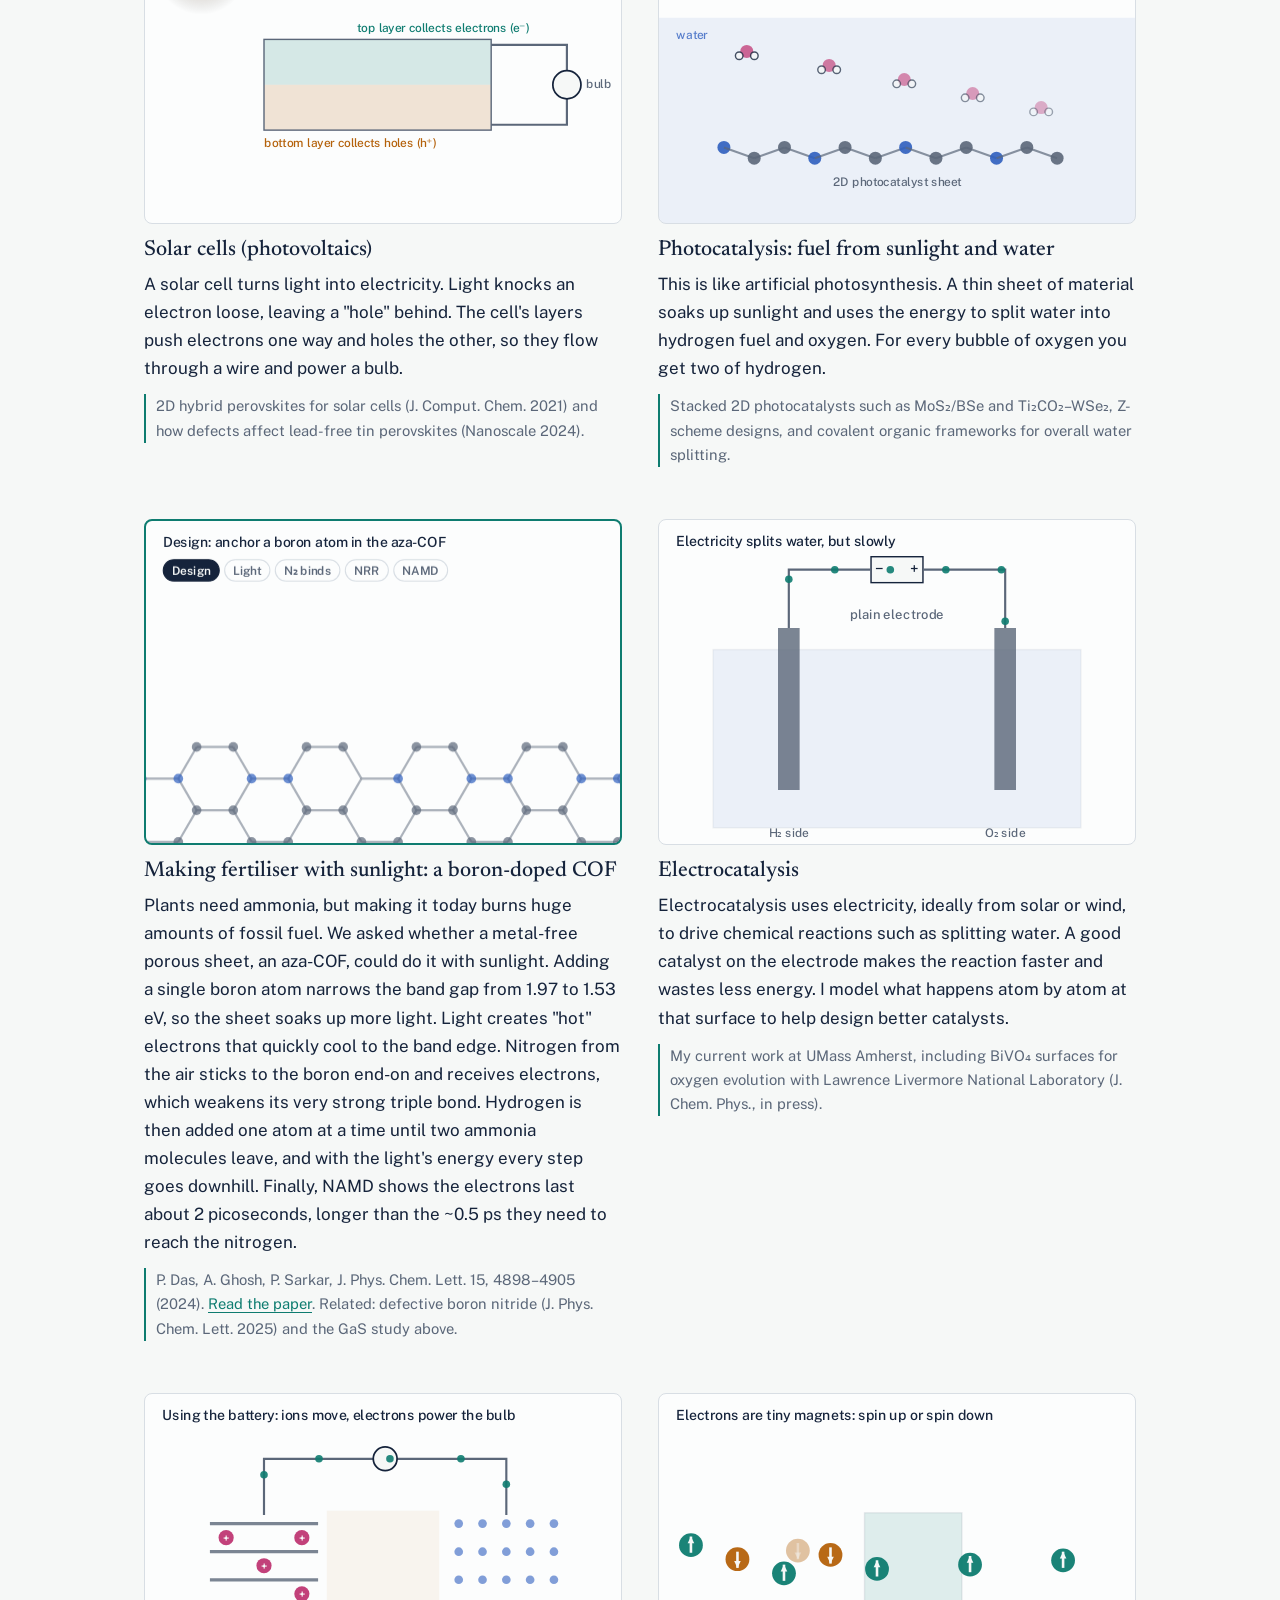
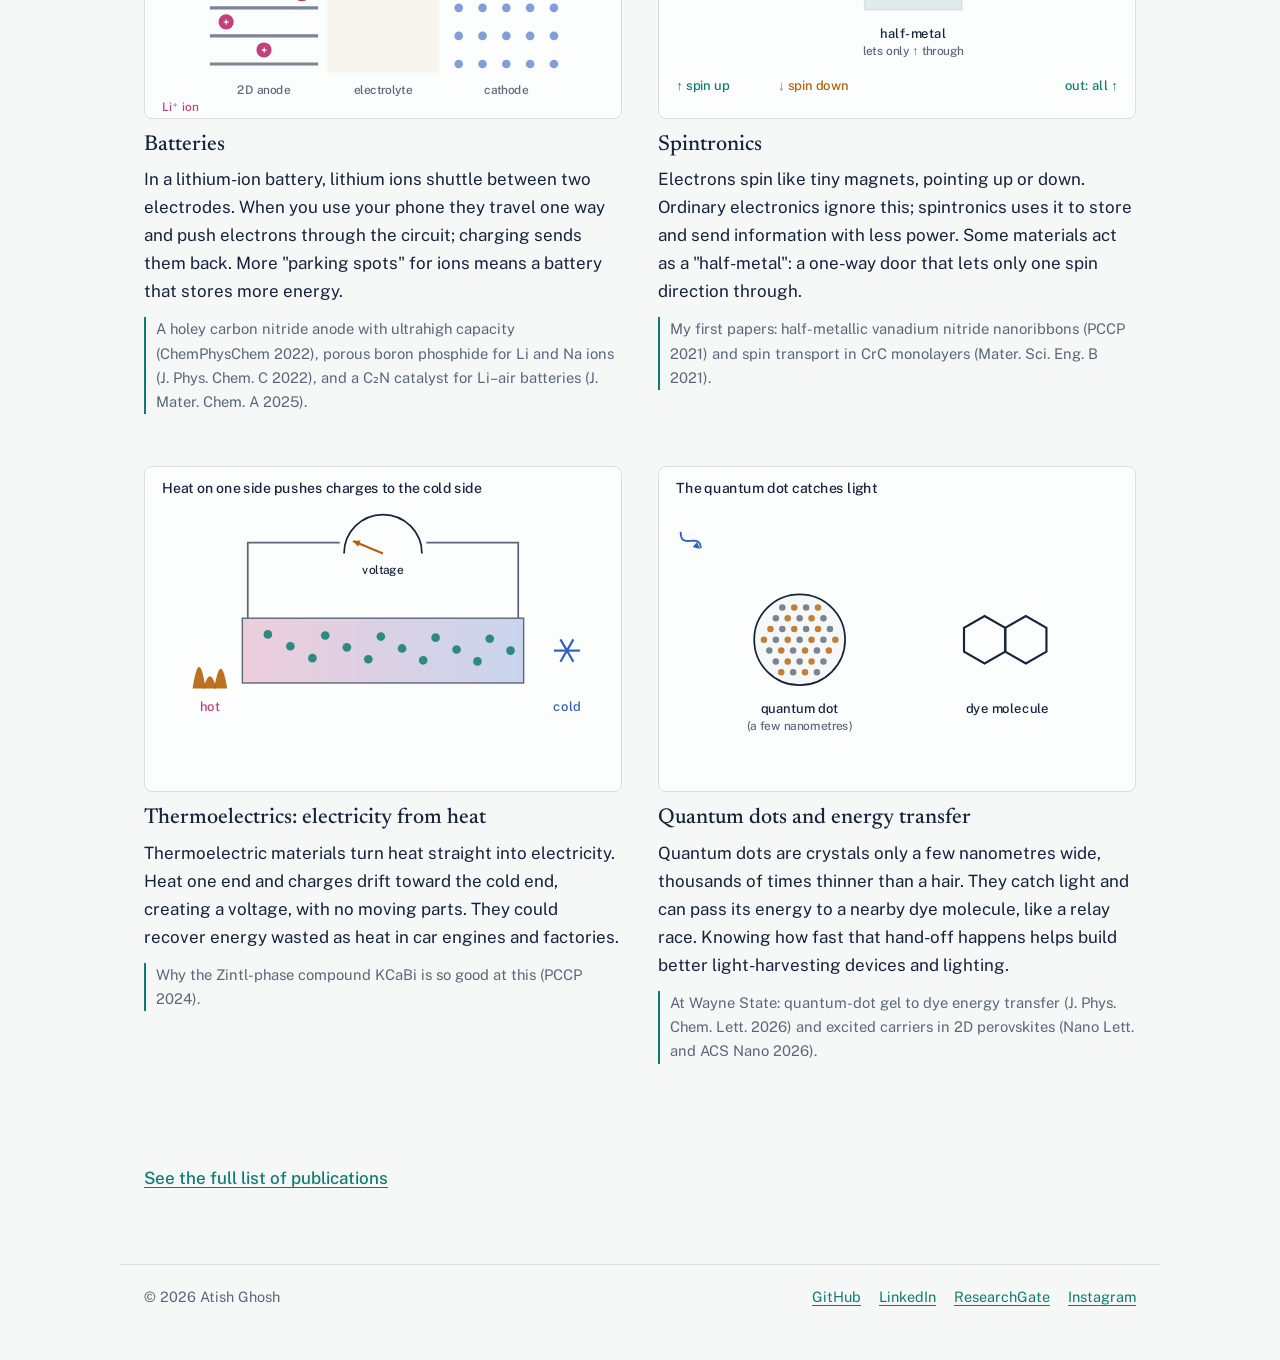
==== commit 37410144: "Add files via upload" ====
--- a/explained.html
+++ b/explained.html
@@ -3,8 +3,13 @@
 <head>
   <meta charset="UTF-8">
   <meta name="viewport" content="width=device-width, initial-scale=1">
-  <title>Research explained | Atish Ghosh</title>
-  <meta name="description" content="Atish Ghosh's research on clean-energy materials, explained simply with animations.">
+  <title>Research explained | Atish Ghosh, Computational Chemist</title>
+  <meta name="description" content="Atish Ghosh's research on clean-energy materials, explained simply with animations: DFT, AIMD, NAMD, graph neural networks, photocatalysis, nitrogen reduction and batteries.">
+  <link rel="canonical" href="https://atishghosh95.github.io/explained.html">
+  <meta property="og:title" content="Research explained | Atish Ghosh">
+  <meta property="og:description" content="Clean-energy materials research, explained simply with animations.">
+  <meta property="og:url" content="https://atishghosh95.github.io/explained.html">
+  <meta property="og:image" content="https://atishghosh95.github.io/assets/profile.jpg">
   <link rel="icon" href="assets/profile.png">
   <link rel="preconnect" href="https://fonts.googleapis.com">
   <link rel="preconnect" href="https://fonts.gstatic.com" crossorigin>
@@ -21,7 +26,7 @@
       <a href="index.html#experience">Experience</a>
       <a href="index.html#publications">Publications</a>
       <a href="explained.html" aria-current="page">Explained</a>
-      <a href="gallery.html">Gallery</a>
+      <!-- Gallery hidden for now. To show it again, put this line back:  <a href="gallery.html">Gallery</a> -->
       <a href="index.html#contact">Contact</a>
     </div>
   </nav>
@@ -166,6 +171,7 @@
 <footer class="wrap footer">
   <p>© 2026 Atish Ghosh</p>
   <p class="footer-links">
+    <a href="https://github.com/atishghosh95">GitHub</a>
     <a href="https://www.linkedin.com/in/atish-ghosh-63a387167/">LinkedIn</a>
     <a href="https://www.researchgate.net/profile/Atish-Ghosh-2">ResearchGate</a>
     <a href="https://www.instagram.com/atishg95/">Instagram</a>
--- a/style.css
+++ b/style.css
@@ -180,6 +180,7 @@
 .nav-links a[aria-current="page"] { color: var(--ink); text-decoration: underline; text-underline-offset: 6px; }
 
 .gallery { display: grid; grid-template-columns: repeat(3, 1fr); gap: 28px 20px; }
+.gallery-main .gallery { grid-template-columns: repeat(2, 1fr); }
 .gallery figure {
   margin: 0; cursor: zoom-in;
 }
@@ -272,3 +273,81 @@
 .jline-text { margin: 1rem 0 0; min-height: 3.2em; max-width: 46em; color: var(--muted); }
 .jline-text strong { color: var(--ink); font-weight: 600; }
 @media (max-width: 600px) { .jline .l { display: none; } }
+
+/* ---------- gallery page: two Digital Wheels framing the Moments mosaic ---------- */
+.gallery-page { padding-top: 0; }
+.gallery-page .wrap { max-width: 1320px; }
+.g-hero { padding-top: 56px; padding-bottom: 8px; }
+.g-hero .intro { max-width: 44em; }
+.gallery-layout {
+  display: grid; grid-template-columns: 230px minmax(0, 1fr) 230px; gap: 40px;
+  align-items: start; padding-top: 24px; padding-bottom: 24px;
+}
+
+/* wheels */
+.reel { position: sticky; top: 76px; }
+.reel-head { display: flex; align-items: baseline; justify-content: space-between; margin-bottom: 10px; }
+.reel-title { font-size: 1.25rem; margin: 0; }
+.reel-count { margin: 0; color: var(--muted); font-size: .82rem; font-variant-numeric: tabular-nums; }
+.reel-frame {
+  position: relative; border-radius: 18px; padding: 10px;
+  background: linear-gradient(180deg, color-mix(in srgb, var(--ink) 5%, transparent), color-mix(in srgb, var(--ink) 9%, transparent));
+  box-shadow: inset 0 0 0 1px var(--rule);
+}
+.reel-window {
+  position: relative; height: min(calc(100vh - 210px), 620px); overflow: hidden; perspective: 900px;
+  -webkit-mask-image: linear-gradient(transparent, #000 16%, #000 84%, transparent);
+          mask-image: linear-gradient(transparent, #000 16%, #000 84%, transparent);
+}
+/* the "focus" line across the middle of the wheel */
+.reel-frame::before, .reel-frame::after {
+  content: ""; position: absolute; top: 50%; width: 8px; height: 2px; background: var(--teal); border-radius: 2px; z-index: 2;
+}
+.reel-frame::before { left: 0; } .reel-frame::after { right: 0; }
+.reel-track { position: absolute; inset: 0; }
+.reel-track img {
+  position: absolute; left: 0; top: 0; width: 100%; object-fit: cover; border-radius: 10px;
+  background: var(--rule); cursor: zoom-in; transform-origin: 50% 50%; will-change: transform;
+  box-shadow: 0 10px 24px -14px rgba(0, 0, 0, .55);
+}
+.reel-track img:focus-visible { outline: 2px solid var(--teal); outline-offset: 3px; }
+.reel-toggle {
+  position: absolute; left: 50%; bottom: 14px; transform: translateX(-50%); z-index: 3;
+  font: 500 .78rem/1 var(--sans); color: var(--ink); background: var(--paper);
+  border: 1px solid var(--rule); border-radius: 999px; padding: 7px 14px; cursor: pointer; opacity: .9;
+}
+.reel-toggle:hover { opacity: 1; }
+.reel-toggle:focus-visible { outline: 2px solid var(--teal); outline-offset: 2px; }
+
+/* moments mosaic */
+.moments-head { display: flex; align-items: baseline; justify-content: space-between; gap: 16px; margin-bottom: 14px; flex-wrap: wrap; }
+.moments-head h2 { font-size: 1.6rem; margin: 0; }
+.moments-head p { margin: 0; color: var(--muted); font-size: .95rem; }
+.gallery-main .mosaic { display: grid; grid-template-columns: 1fr 1fr; gap: 14px; }
+.mosaic figure { position: relative; margin: 0; overflow: hidden; border-radius: 12px; cursor: zoom-in; background: var(--rule); }
+.mosaic figure:nth-child(1), .mosaic figure:nth-child(6) { grid-column: 1 / -1; }
+.mosaic img { display: block; width: 100%; aspect-ratio: 4 / 3; object-fit: cover; border-radius: 0; transition: transform .6s ease; }
+.mosaic figure:nth-child(1) img, .mosaic figure:nth-child(6) img { aspect-ratio: 16 / 8; }
+.mosaic figure:hover img { transform: scale(1.03); filter: none; }
+.mosaic figcaption {
+  position: absolute; left: 0; right: 0; bottom: 0; margin: 0; padding: 28px 14px 12px;
+  color: #fff; font-size: .9rem; line-height: 1.35;
+  background: linear-gradient(transparent, rgba(8, 12, 22, .72));
+}
+.mosaic figure:focus-visible { outline: 2px solid var(--teal); outline-offset: 3px; }
+
+@media (max-width: 1120px) {
+  .gallery-layout { grid-template-columns: 190px minmax(0, 1fr) 190px; gap: 26px; }
+}
+@media (max-width: 880px) {
+  .gallery-layout { grid-template-columns: 1fr 1fr; gap: 20px; }
+  .gallery-main { grid-column: 1 / -1; order: -1; }
+  .reel { position: static; }
+  .reel-window { height: 440px; }
+}
+@media (max-width: 520px) {
+  .reel-window { height: 360px; }
+  .reel-head { flex-direction: column; gap: 2px; }
+  .gallery-main .mosaic { grid-template-columns: 1fr; }
+  .mosaic figure:nth-child(1) img, .mosaic figure:nth-child(6) img { aspect-ratio: 4 / 3; }
+}
